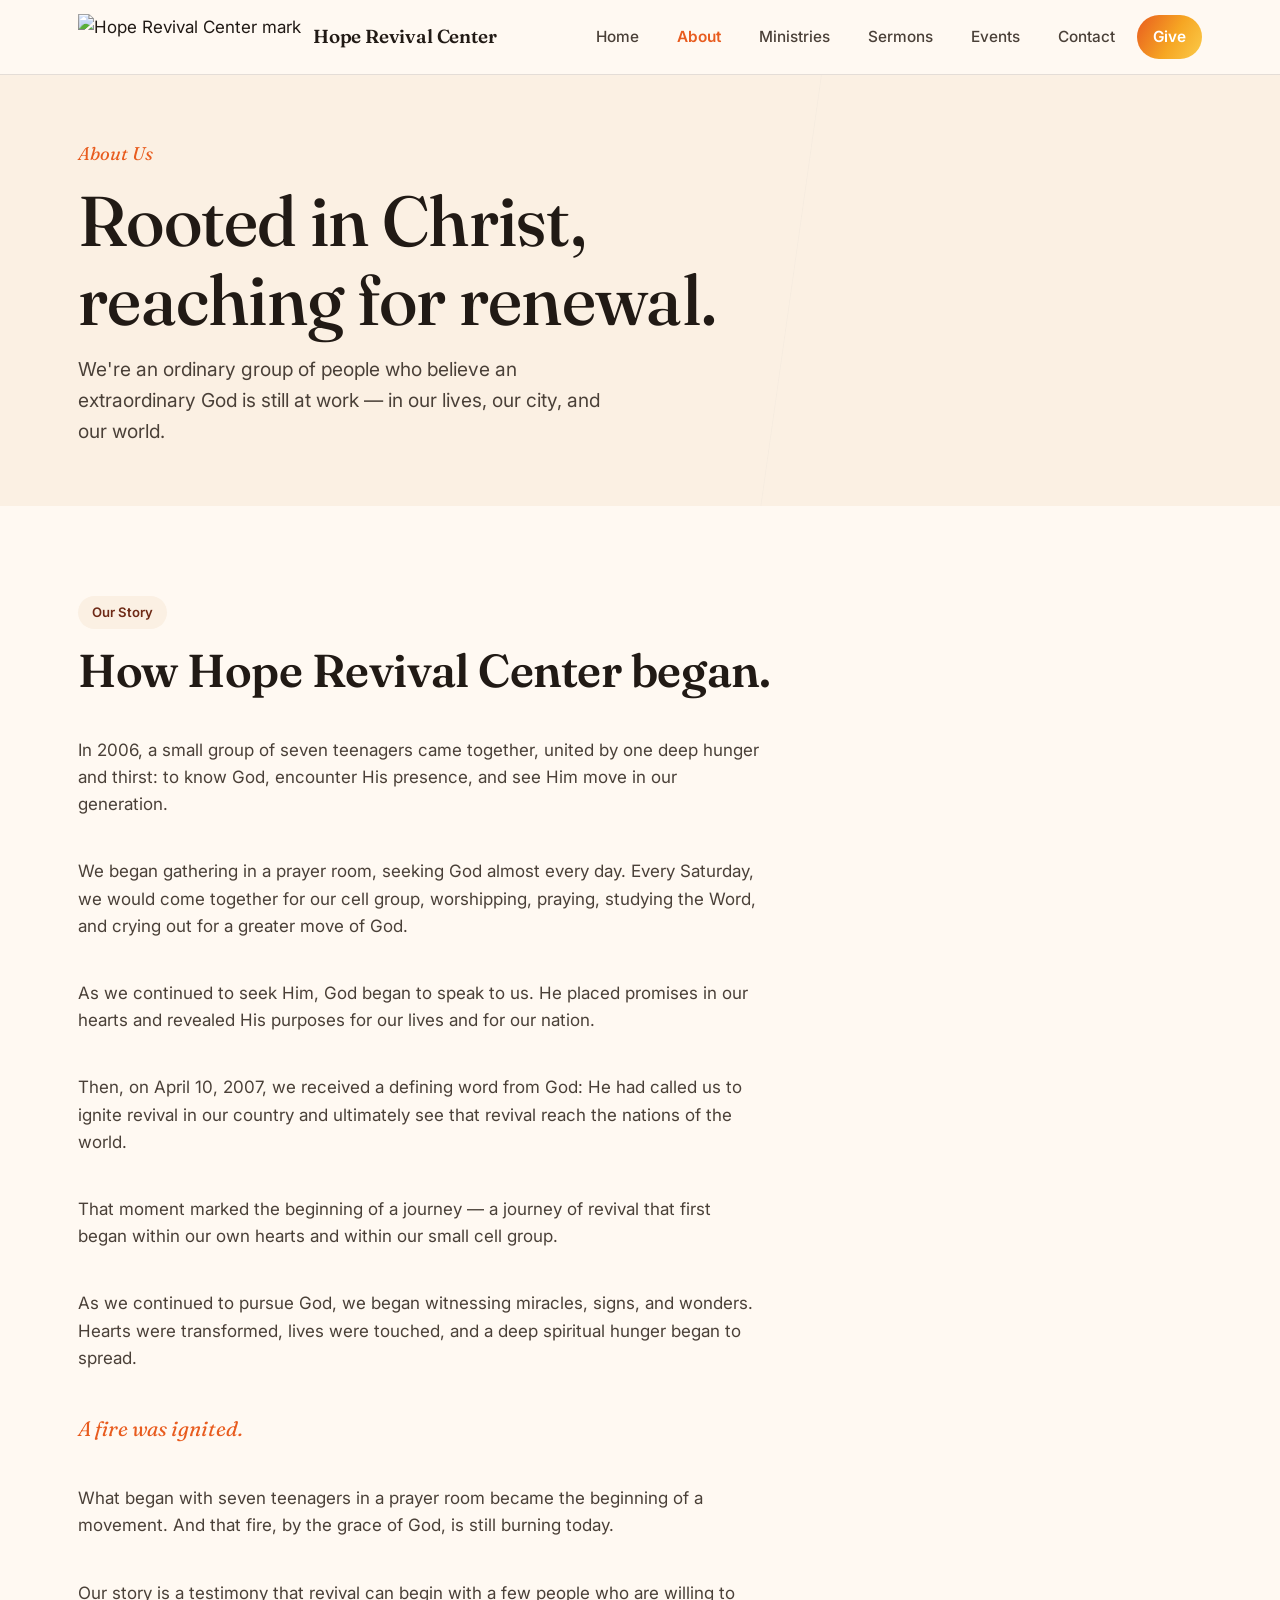
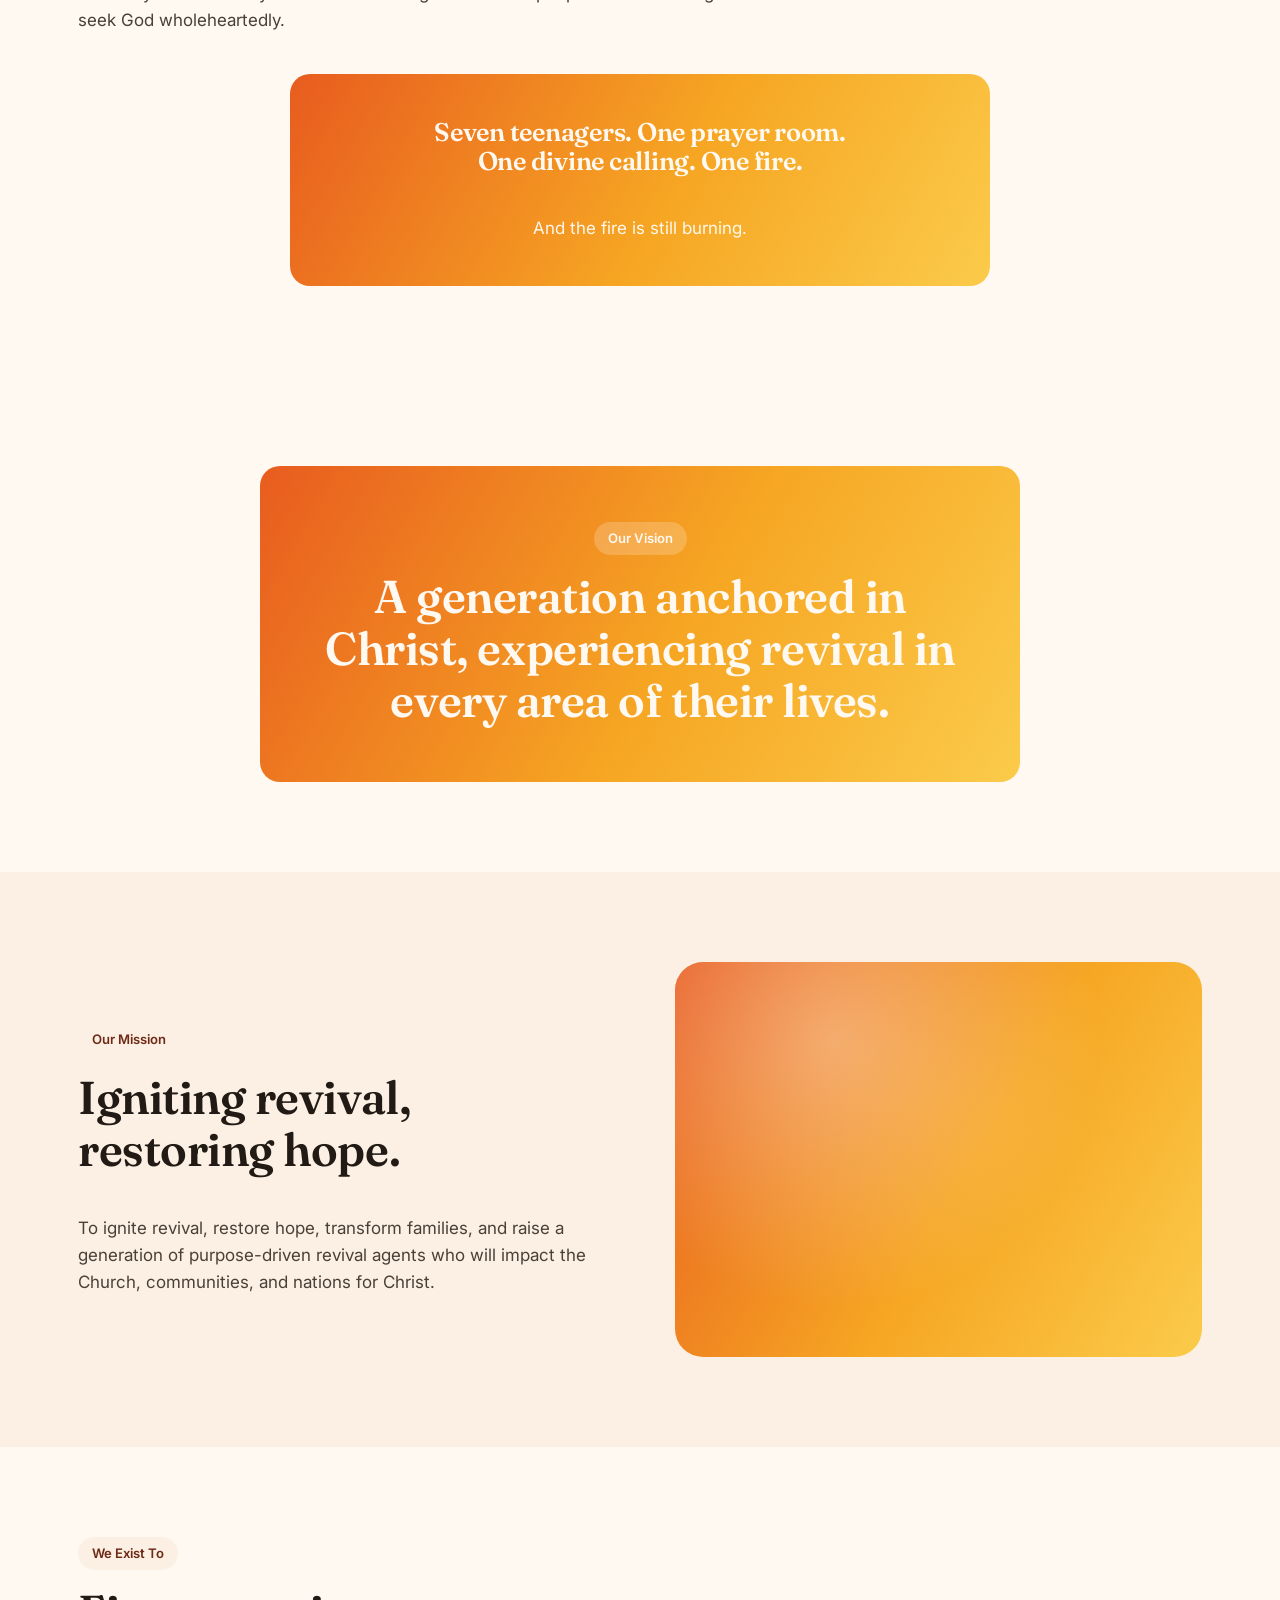
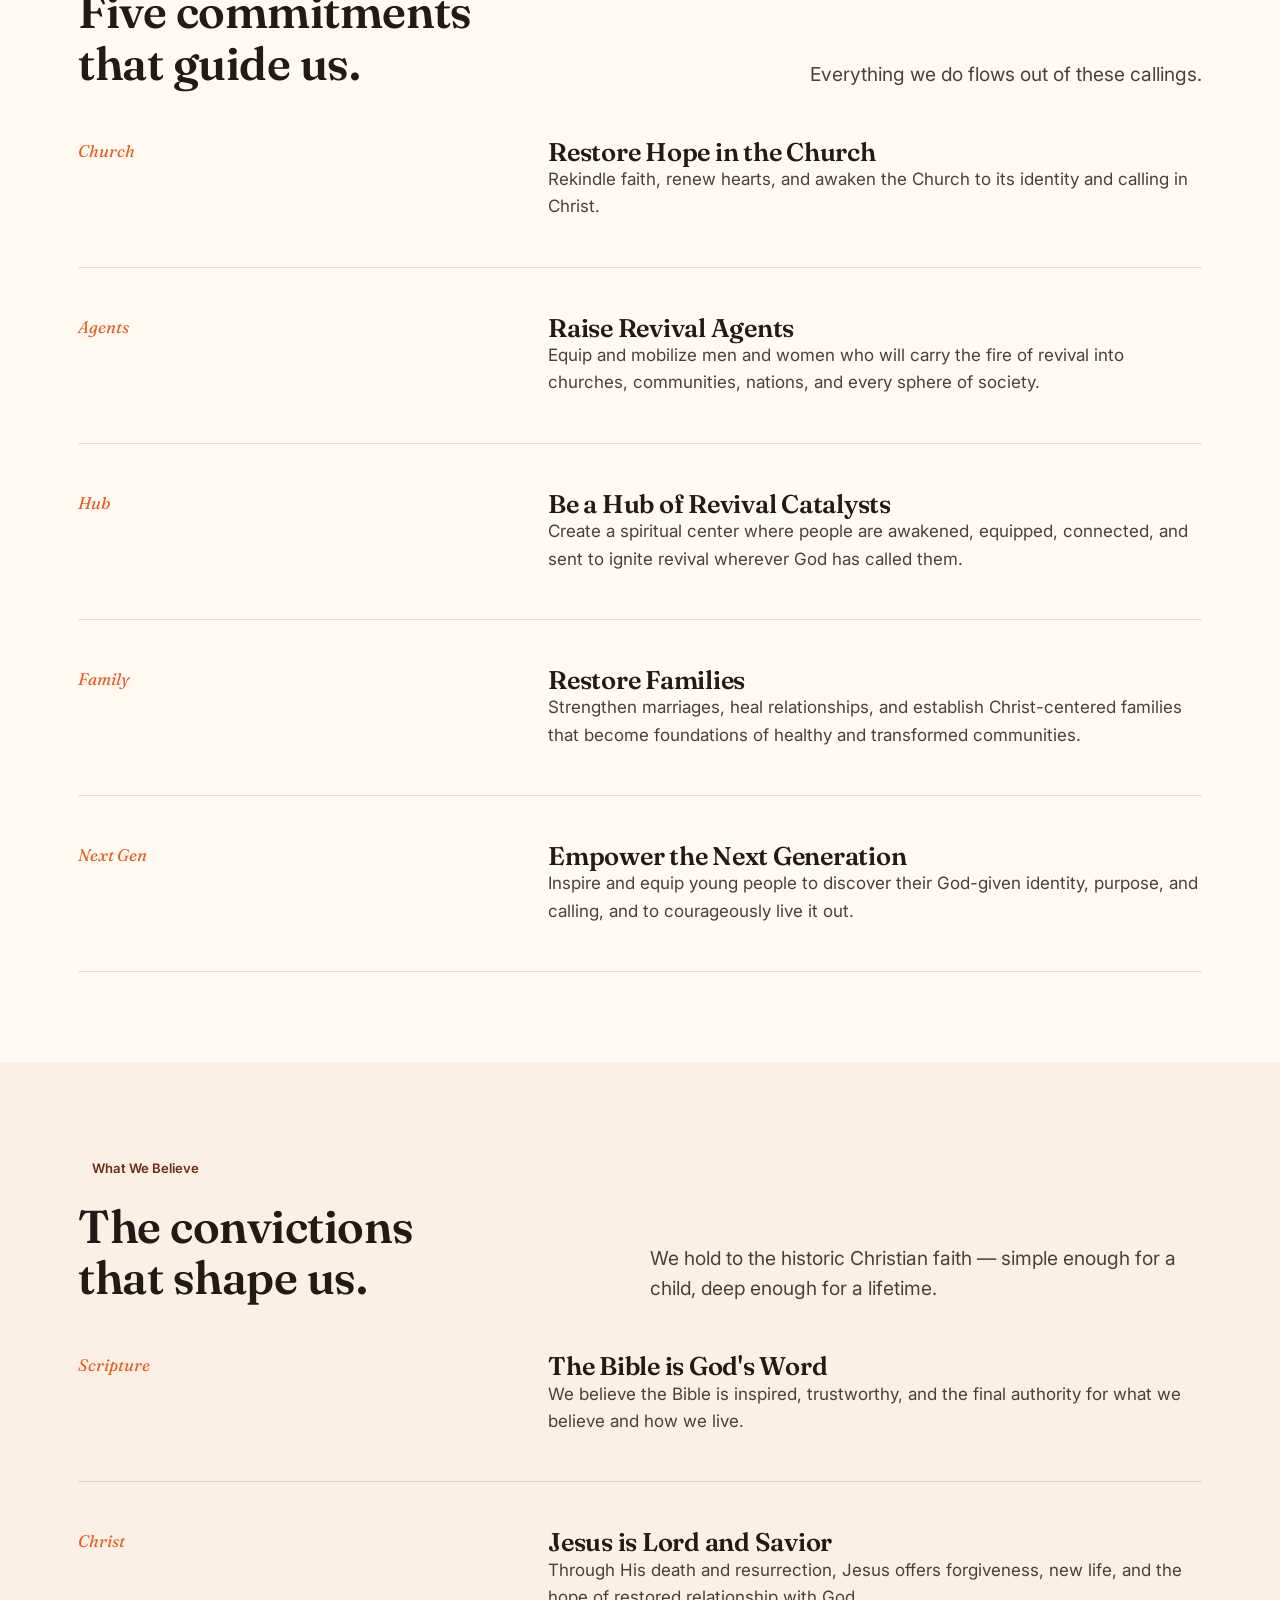
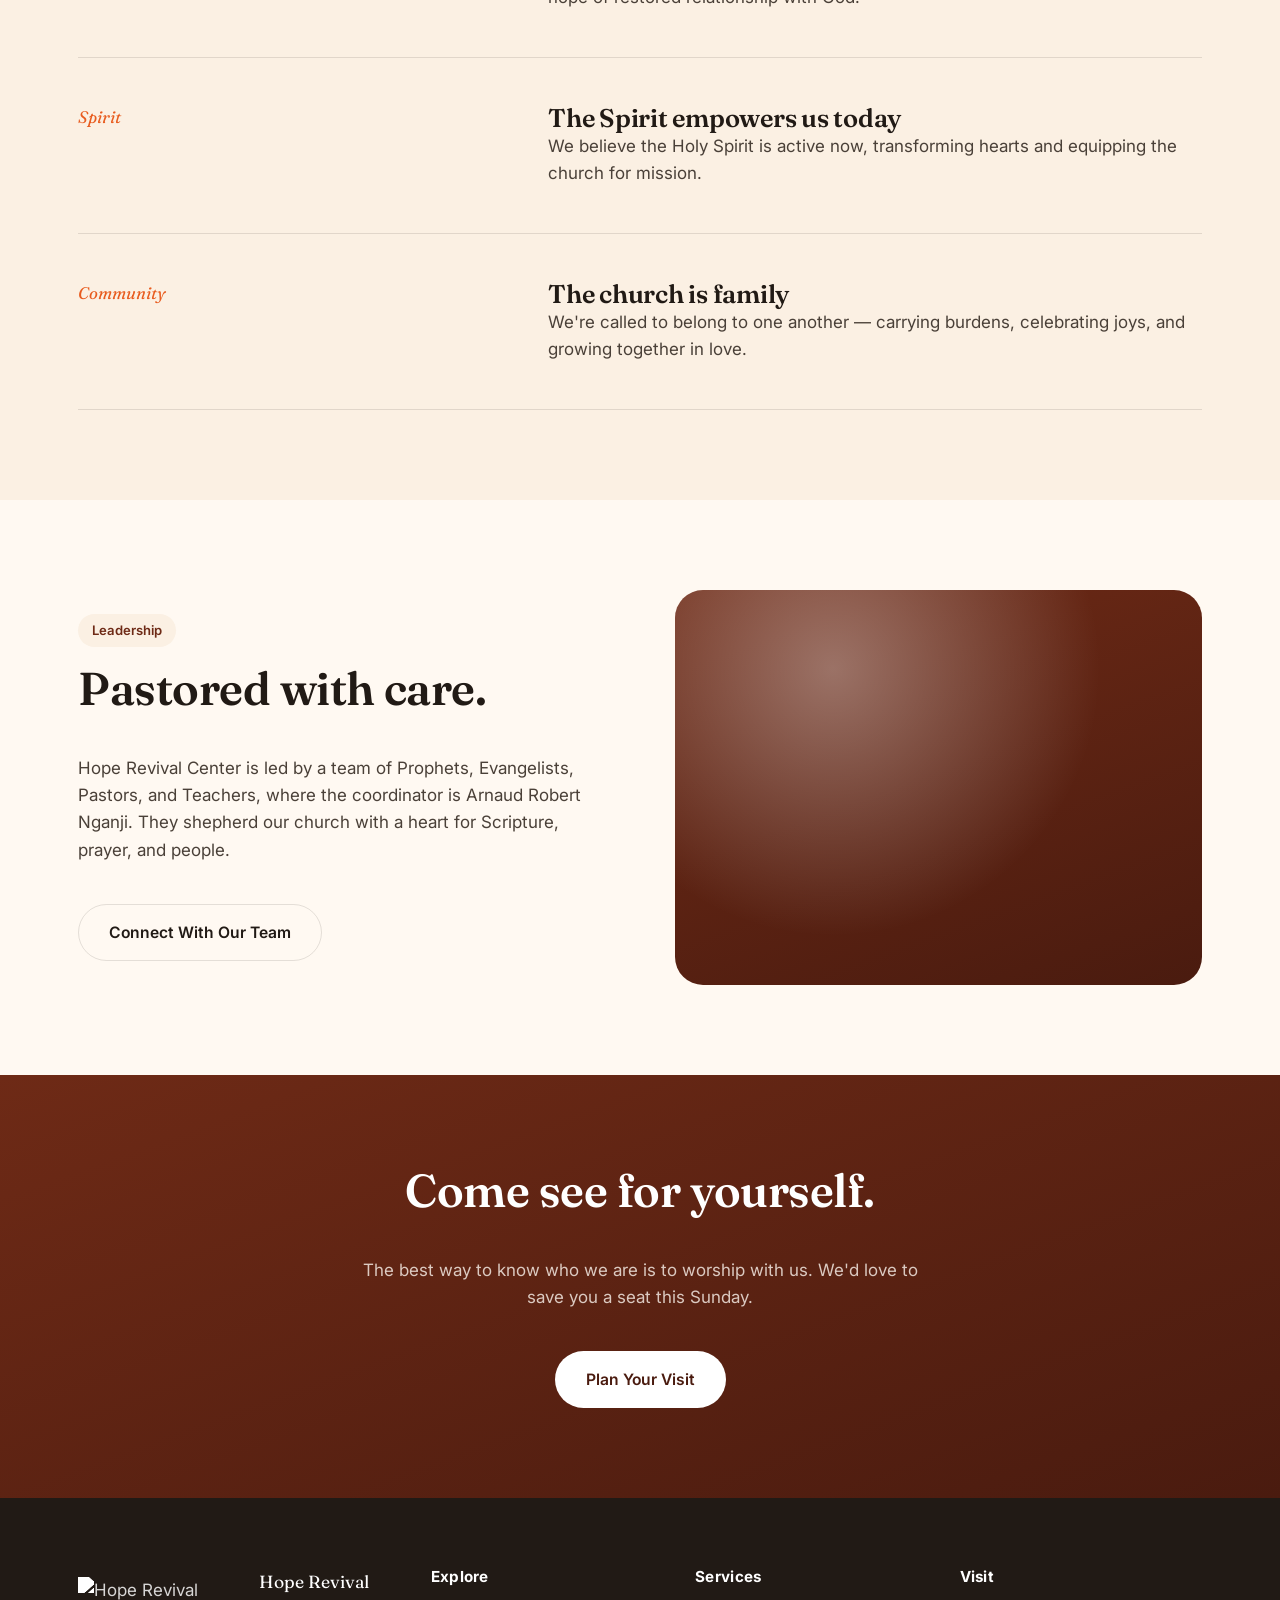
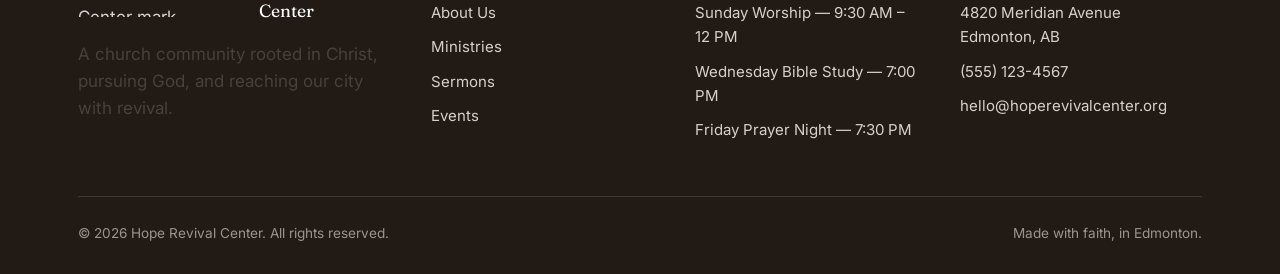
==== about.html @ afa19f34 "Add files via upload" ====
<!DOCTYPE html>
<html lang="en">
<head>
<meta charset="UTF-8">
<meta name="viewport" content="width=device-width, initial-scale=1.0">
<title>About · Hope Revival Center</title>
<meta name="description" content="Learn the story, beliefs, and leadership of Hope Revival Center in Edmonton.">
<link rel="icon" href="assets/mark.png">
<link rel="stylesheet" href="styles.css">
</head>
<body>
  <header class="site-header">
    <div class="header-inner">
      <a href="index.html" class="brand">
        <img src="assets/mark.png" alt="Hope Revival Center mark">
        <span>Hope Revival Center</span>
      </a>
      <button class="menu-toggle" aria-label="Toggle menu" onclick="document.querySelector('.main-nav').classList.toggle('open')">
        <span></span><span></span><span></span>
      </button>
      <nav class="main-nav">
      <a href="index.html" class="">Home</a>
      <a href="about.html" class="current">About</a>
      <a href="ministries.html" class="">Ministries</a>
      <a href="sermons.html" class="">Sermons</a>
      <a href="events.html" class="">Events</a>
      <a href="contact.html" class="">Contact</a>
      <a href="give.html" class="nav-give">Give</a>
      </nav>
    </div>
  </header>
  
  <section class="page-hero">
    <img class="hero-mark" src="assets/mark.png" alt="">
    <div class="wrap">
      <div class="eyebrow">About Us</div>
      <h1>Rooted in Christ,<br>reaching for renewal.</h1>
      <p class="lede">We're an ordinary group of people who believe an extraordinary God is still at work — in our lives, our city, and our world.</p>
    </div>
  </section>

  <section>
    <div class="wrap">
      <div class="badge">Our Story</div>
      <h2>How Hope Revival Center began.</h2>
      <div class="mt-40" style="max-width:700px;">
        <p>In 2006, a small group of seven teenagers came together, united by one deep hunger and thirst: to know God, encounter His presence, and see Him move in our generation.</p>
        <p class="mt-40">We began gathering in a prayer room, seeking God almost every day. Every Saturday, we would come together for our cell group, worshipping, praying, studying the Word, and crying out for a greater move of God.</p>
        <p class="mt-40">As we continued to seek Him, God began to speak to us. He placed promises in our hearts and revealed His purposes for our lives and for our nation.</p>
        <p class="mt-40">Then, on April 10, 2007, we received a defining word from God: He had called us to ignite revival in our country and ultimately see that revival reach the nations of the world.</p>
        <p class="mt-40">That moment marked the beginning of a journey — a journey of revival that first began within our own hearts and within our small cell group.</p>
        <p class="mt-40">As we continued to pursue God, we began witnessing miracles, signs, and wonders. Hearts were transformed, lives were touched, and a deep spiritual hunger began to spread.</p>
        <p class="mt-40" style="font-family:var(--font-display); font-style:italic; font-size:1.3rem; color:var(--flame-1);">A fire was ignited.</p>
        <p class="mt-40">What began with seven teenagers in a prayer room became the beginning of a movement. And that fire, by the grace of God, is still burning today.</p>
        <p class="mt-40">Our story is a testimony that revival can begin with a few people who are willing to seek God wholeheartedly.</p>
      </div>
      <div class="card card-flame mt-40 center" style="max-width:700px; padding:44px;">
        <h3 style="color:#FFF9F2;">Seven teenagers. One prayer room.<br>One divine calling. One fire.</h3>
        <p class="mt-40" style="color:rgba(255,255,255,0.92);">And the fire is still burning.</p>
      </div>
    </div>
  </section>


  <section>
    <div class="wrap">
      <div class="card card-flame center" style="max-width:760px; padding:56px 48px;">
        <div class="badge" style="background:rgba(255,255,255,0.2); color:#FFF9F2;">Our Vision</div>
        <h2 style="color:#FFF9F2;">A generation anchored in Christ, experiencing revival in every area of their lives.</h2>
      </div>
    </div>
  </section>

  <section class="section-cream-deep">
    <div class="wrap">
      <div class="feature-row">
        <div>
          <div class="badge">Our Mission</div>
          <h2>Igniting revival, restoring hope.</h2>
          <p class="mt-40">To ignite revival, restore hope, transform families, and raise a generation of purpose-driven revival agents who will impact the Church, communities, and nations for Christ.</p>
        </div>
        <div class="visual"><img class="mark-overlay" src="assets/mark.png" alt=""></div>
      </div>
    </div>
  </section>

  <section>
    <div class="wrap">
      <div class="section-head">
        <div>
          <div class="badge">We Exist To</div>
          <h2>Five commitments<br>that guide us.</h2>
        </div>
        <p class="lede">Everything we do flows out of these callings.</p>
      </div>
      <div class="ministry-row" style="border-top:none; padding-top:0;">
        <div class="tag">Church</div>
        <div><h3>Restore Hope in the Church</h3><p>Rekindle faith, renew hearts, and awaken the Church to its identity and calling in Christ.</p></div>
      </div>
      <div class="ministry-row">
        <div class="tag">Agents</div>
        <div><h3>Raise Revival Agents</h3><p>Equip and mobilize men and women who will carry the fire of revival into churches, communities, nations, and every sphere of society.</p></div>
      </div>
      <div class="ministry-row">
        <div class="tag">Hub</div>
        <div><h3>Be a Hub of Revival Catalysts</h3><p>Create a spiritual center where people are awakened, equipped, connected, and sent to ignite revival wherever God has called them.</p></div>
      </div>
      <div class="ministry-row">
        <div class="tag">Family</div>
        <div><h3>Restore Families</h3><p>Strengthen marriages, heal relationships, and establish Christ-centered families that become foundations of healthy and transformed communities.</p></div>
      </div>
      <div class="ministry-row">
        <div class="tag">Next Gen</div>
        <div><h3>Empower the Next Generation</h3><p>Inspire and equip young people to discover their God-given identity, purpose, and calling, and to courageously live it out.</p></div>
      </div>
    </div>
  </section>

  <section class="section-cream-deep">
    <div class="wrap">
      <div class="section-head">
        <div>
          <div class="badge">What We Believe</div>
          <h2>The convictions<br>that shape us.</h2>
        </div>
        <p class="lede">We hold to the historic Christian faith — simple enough for a child, deep enough for a lifetime.</p>
      </div>
      <div class="ministry-row" style="border-top:none; padding-top:0;">
        <div class="tag">Scripture</div>
        <div><h3>The Bible is God's Word</h3><p>We believe the Bible is inspired, trustworthy, and the final authority for what we believe and how we live.</p></div>
      </div>
      <div class="ministry-row">
        <div class="tag">Christ</div>
        <div><h3>Jesus is Lord and Savior</h3><p>Through His death and resurrection, Jesus offers forgiveness, new life, and the hope of restored relationship with God.</p></div>
      </div>
      <div class="ministry-row">
        <div class="tag">Spirit</div>
        <div><h3>The Spirit empowers us today</h3><p>We believe the Holy Spirit is active now, transforming hearts and equipping the church for mission.</p></div>
      </div>
      <div class="ministry-row">
        <div class="tag">Community</div>
        <div><h3>The church is family</h3><p>We're called to belong to one another — carrying burdens, celebrating joys, and growing together in love.</p></div>
      </div>
    </div>
  </section>

  <section>
    <div class="wrap">
      <div class="feature-row reverse">
        <div class="visual alt"><img class="mark-overlay" src="assets/mark.png" alt=""></div>
        <div>
          <div class="badge">Leadership</div>
          <h2>Pastored with care.</h2>
          <p class="mt-40">Hope Revival Center is led by a team of Prophets, Evangelists, Pastors, and Teachers, where the coordinator is Arnaud Robert Nganji. They shepherd our church with a heart for Scripture, prayer, and people.</p>
          <div class="mt-40"><a href="contact.html" class="btn btn-ghost">Connect With Our Team</a></div>
        </div>
      </div>
    </div>
  </section>

  <section class="section-dark">
    <div class="wrap center" style="max-width:640px;">
      <h2>Come see for yourself.</h2>
      <p class="center mt-40">The best way to know who we are is to worship with us. We'd love to save you a seat this Sunday.</p>
      <div class="mt-40"><a href="contact.html" class="btn btn-light">Plan Your Visit</a></div>
    </div>
  </section>

  <footer class="site-footer">
    <div class="wrap">
      <div class="footer-grid">
        <div>
          <div class="footer-brand">
            <img src="assets/mark.png" alt="Hope Revival Center mark">
            <span>Hope Revival Center</span>
          </div>
          <p>A church community rooted in Christ, pursuing God, and reaching our city with revival.</p>
        </div>
        <div>
          <h4>Explore</h4>
          <ul>
            <li><a href="about.html">About Us</a></li>
            <li><a href="ministries.html">Ministries</a></li>
            <li><a href="sermons.html">Sermons</a></li>
            <li><a href="events.html">Events</a></li>
          </ul>
        </div>
        <div>
          <h4>Services</h4>
          <ul>
            <li>Sunday Worship — 9:30 AM – 12 PM</li>
            <li>Wednesday Bible Study — 7:00 PM</li>
            <li>Friday Prayer Night — 7:30 PM</li>
          </ul>
        </div>
        <div>
          <h4>Visit</h4>
          <ul>
            <li>4820 Meridian Avenue<br>Edmonton, AB</li>
            <li><a href="tel:+15551234567">(555) 123-4567</a></li>
            <li><a href="mailto:hello@hoperevivalcenter.org">hello@hoperevivalcenter.org</a></li>
          </ul>
        </div>
      </div>
      <div class="footer-bottom">
        <span>&copy; 2026 Hope Revival Center. All rights reserved.</span>
        <span>Made with faith, in Edmonton.</span>
      </div>
    </div>
  </footer>
  <script src="script.js"></script>
</body>
</html>
---- styles.css ----
/* ============================================
   Hope Revival Center — Design System
   Palette: warm cream, ink, flame-orange to amber gradient, deep rust
   Type: Fraunces (display) + Inter (body)
   ============================================ */

@import url('https://fonts.googleapis.com/css2?family=Fraunces:ital,opsz,wght@0,9..144,300;0,9..144,400;0,9..144,500;0,9..144,600;0,9..144,700;0,9..144,900;1,9..144,400;1,9..144,500&family=Inter:wght@400;500;600;700;800&display=swap');

:root {
  --ink: #211A15;
  --ink-soft: #4A4038;
  --cream: #FFF9F2;
  --cream-deep: #FBF0E3;
  --white: #FFFFFF;
  --flame-1: #E85C1F;
  --flame-2: #F6A623;
  --flame-3: #FBCB4A;
  --rust: #6E2A16;
  --rust-deep: #4A1B0F;
  --line: rgba(33, 26, 21, 0.12);

  --gradient-flame: linear-gradient(120deg, var(--flame-1) 0%, var(--flame-2) 55%, var(--flame-3) 100%);
  --gradient-rust: linear-gradient(160deg, var(--rust) 0%, var(--rust-deep) 100%);

  --font-display: 'Fraunces', serif;
  --font-body: 'Inter', sans-serif;

  --container: 1180px;
}

* { box-sizing: border-box; margin: 0; padding: 0; }

html { scroll-behavior: smooth; }

body {
  font-family: var(--font-body);
  background: var(--cream);
  color: var(--ink);
  line-height: 1.6;
  font-size: 17px;
  -webkit-font-smoothing: antialiased;
}

img { max-width: 100%; display: block; }

a { color: inherit; text-decoration: none; }

.wrap {
  max-width: var(--container);
  margin: 0 auto;
  padding: 0 28px;
}

h1, h2, h3, h4 {
  font-family: var(--font-display);
  font-weight: 600;
  line-height: 1.12;
  letter-spacing: -0.01em;
  color: var(--ink);
}

h1 { font-size: clamp(2.6rem, 5.5vw, 4.6rem); font-weight: 500; }
h2 { font-size: clamp(2rem, 3.6vw, 3rem); }
h3 { font-size: clamp(1.3rem, 2vw, 1.7rem); }

p { color: var(--ink-soft); max-width: 62ch; }

.lede {
  font-size: 1.2rem;
  color: var(--ink-soft);
  max-width: 46ch;
}

/* ---------- Buttons ---------- */
.btn {
  display: inline-flex;
  align-items: center;
  gap: 10px;
  padding: 15px 30px;
  border-radius: 100px;
  font-family: var(--font-body);
  font-weight: 600;
  font-size: 0.98rem;
  border: 1px solid transparent;
  cursor: pointer;
  transition: transform 0.25s ease, box-shadow 0.25s ease;
}
.btn-primary {
  background: var(--gradient-flame);
  color: var(--white);
  box-shadow: 0 8px 24px rgba(232, 92, 31, 0.32);
}
.btn-primary:hover { transform: translateY(-2px); box-shadow: 0 12px 28px rgba(232, 92, 31, 0.4); }
.btn-ghost {
  background: transparent;
  color: var(--ink);
  border-color: var(--line);
}
.btn-ghost:hover { border-color: var(--flame-1); color: var(--flame-1); }
.btn-light {
  background: var(--white);
  color: var(--rust-deep);
}
.btn-light:hover { transform: translateY(-2px); }

/* ---------- Header ---------- */
header.site-header {
  position: sticky;
  top: 0;
  z-index: 100;
  background: rgba(255, 249, 242, 0.92);
  backdrop-filter: blur(10px);
  border-bottom: 1px solid var(--line);
}
.header-inner {
  display: flex;
  align-items: center;
  justify-content: space-between;
  padding: 14px 28px;
  max-width: var(--container);
  margin: 0 auto;
}
.brand {
  display: flex;
  align-items: center;
  gap: 12px;
}
.brand img { height: 46px; width: auto; }
.brand span {
  font-family: var(--font-display);
  font-weight: 600;
  font-size: 1.18rem;
  letter-spacing: -0.01em;
}
nav.main-nav {
  display: flex;
  align-items: center;
  gap: 6px;
}
nav.main-nav a {
  padding: 10px 16px;
  font-size: 0.96rem;
  font-weight: 500;
  color: var(--ink-soft);
  border-radius: 100px;
  transition: background 0.2s ease, color 0.2s ease;
}
nav.main-nav a:hover { background: var(--cream-deep); color: var(--ink); }
nav.main-nav a.current { color: var(--flame-1); font-weight: 600; }
nav.main-nav a.nav-give {
  background: var(--gradient-flame);
  color: var(--white) !important;
  font-weight: 600;
}
.menu-toggle {
  display: none;
  background: none;
  border: none;
  cursor: pointer;
  padding: 8px;
}
.menu-toggle span {
  display: block;
  width: 24px;
  height: 2px;
  background: var(--ink);
  margin: 5px 0;
  transition: 0.25s;
}

@media (max-width: 900px) {
  nav.main-nav {
    position: fixed;
    top: 74px;
    left: 0;
    right: 0;
    background: var(--cream);
    flex-direction: column;
    align-items: stretch;
    padding: 10px 20px 24px;
    border-bottom: 1px solid var(--line);
    display: none;
    gap: 2px;
  }
  nav.main-nav.open { display: flex; }
  nav.main-nav a { padding: 13px 14px; }
  nav.main-nav a.nav-give { text-align: center; margin-top: 8px; }
  .menu-toggle { display: block; }
}

/* ---------- Hero shared ---------- */
.hero {
  position: relative;
  overflow: hidden;
  padding: 90px 0 100px;
}
.hero-mark {
  position: absolute;
  top: -140px;
  right: -140px;
  width: 620px;
  height: 620px;
  opacity: 0.09;
  transform: rotate(8deg);
  pointer-events: none;
}
.hero .wrap { position: relative; z-index: 1; }
.eyebrow {
  font-family: var(--font-display);
  font-style: italic;
  font-size: 1.15rem;
  color: var(--flame-1);
  margin-bottom: 14px;
}

/* ---------- Page hero (interior pages, smaller) ---------- */
.page-hero {
  padding: 64px 0 60px;
  position: relative;
  overflow: hidden;
  background: var(--cream-deep);
}
.page-hero .wrap { position: relative; z-index: 1; }
.page-hero p.lede { margin-top: 14px; }

/* ---------- Sections ---------- */
section { padding: 90px 0; }
.section-tight { padding: 60px 0; }
.section-dark {
  background: var(--gradient-rust);
  color: var(--cream);
}
.section-dark h2, .section-dark h3 { color: var(--white); }
.section-dark p { color: rgba(255, 249, 242, 0.78); }
.section-cream-deep { background: var(--cream-deep); }

.section-head {
  display: flex;
  justify-content: space-between;
  align-items: flex-end;
  gap: 40px;
  margin-bottom: 48px;
  flex-wrap: wrap;
}

/* ---------- Service strip ---------- */
.service-strip {
  background: var(--ink);
  color: var(--cream);
  padding: 26px 0;
}
.service-strip .wrap {
  display: flex;
  flex-wrap: wrap;
  gap: 28px 48px;
  align-items: center;
  justify-content: center;
  text-align: center;
}
.service-strip .item { display: flex; flex-direction: column; gap: 2px; }
.service-strip .item .day { font-family: var(--font-display); font-size: 1.1rem; color: var(--flame-3); }
.service-strip .item .time { font-size: 0.92rem; color: rgba(255,249,242,0.75); }

/* ---------- Asymmetric feature row ---------- */
.feature-row {
  display: grid;
  grid-template-columns: 1fr 1fr;
  gap: 70px;
  align-items: center;
}
.feature-row.reverse .visual { order: 2; }
@media (max-width: 860px) {
  .feature-row, .feature-row.reverse .visual { order: initial; }
  .feature-row { grid-template-columns: 1fr; gap: 36px; }
}
.visual {
  aspect-ratio: 4/3;
  border-radius: 28px;
  background: var(--gradient-flame);
  position: relative;
  overflow: hidden;
}
.visual.alt { background: var(--gradient-rust); }
.visual::after {
  content: "";
  position: absolute;
  inset: 0;
  background: radial-gradient(circle at 30% 20%, rgba(255,255,255,0.35), transparent 55%);
}
.visual img.mark-overlay {
  position: absolute;
  right: -8%;
  bottom: -12%;
  width: 62%;
  opacity: 0.9;
  filter: brightness(0) invert(1);
  opacity: 0.16;
}

/* ---------- Ministries alternating rows ---------- */
.ministry-row {
  display: grid;
  grid-template-columns: 0.9fr 1.4fr;
  gap: 50px;
  padding: 46px 0;
  border-top: 1px solid var(--line);
  align-items: start;
}
.ministry-row:last-child { border-bottom: 1px solid var(--line); }
.ministry-row .tag {
  font-family: var(--font-display);
  font-style: italic;
  color: var(--flame-1);
  font-size: 1.05rem;
}
@media (max-width: 760px) {
  .ministry-row { grid-template-columns: 1fr; gap: 12px; }
}

/* ---------- Cards (used sparingly, varied) ---------- */
.card {
  background: var(--white);
  border: 1px solid var(--line);
  border-radius: 20px;
  padding: 32px;
}
.card-flame {
  background: var(--gradient-flame);
  color: var(--white);
  border: none;
}
.card-flame p { color: rgba(255,255,255,0.9); }

/* ---------- Sermon list ---------- */
.sermon {
  display: grid;
  grid-template-columns: 120px 1fr auto;
  gap: 26px;
  align-items: center;
  padding: 26px 0;
  border-top: 1px solid var(--line);
}
.sermon:last-child { border-bottom: 1px solid var(--line); }
.sermon .date-badge {
  font-family: var(--font-display);
  text-align: center;
  line-height: 1.1;
}
.date-badge .num { font-size: 2.1rem; display: block; color: var(--flame-1); }
.date-badge .mon { font-size: 0.85rem; text-transform: uppercase; letter-spacing: 0.08em; color: var(--ink-soft); }
.sermon .meta { font-size: 0.9rem; color: var(--ink-soft); margin-top: 4px; }
@media (max-width: 700px) {
  .sermon { grid-template-columns: 70px 1fr; }
  .sermon .actions { grid-column: 1 / -1; margin-top: 10px; }
}

/* ---------- Events ---------- */
.event {
  display: grid;
  grid-template-columns: 100px 1fr;
  gap: 26px;
  padding: 28px 0;
  border-top: 1px solid var(--line);
}
.event:last-child { border-bottom: 1px solid var(--line); }
.event .date-block {
  background: var(--gradient-flame);
  color: var(--white);
  border-radius: 16px;
  text-align: center;
  padding: 14px 0;
  font-family: var(--font-display);
}
.event .date-block .num { font-size: 1.8rem; display: block; }
.event .date-block .mon { font-size: 0.78rem; text-transform: uppercase; letter-spacing: 0.06em; }

/* ---------- Give page ---------- */
.give-option {
  border: 1px solid var(--line);
  border-radius: 20px;
  padding: 34px;
  background: var(--white);
  height: 100%;
}
.give-grid {
  display: grid;
  grid-template-columns: repeat(3, 1fr);
  gap: 26px;
}
@media (max-width: 860px) { .give-grid { grid-template-columns: 1fr; } }

/* ---------- Contact ---------- */
.contact-grid {
  display: grid;
  grid-template-columns: 1fr 1fr;
  gap: 60px;
}
@media (max-width: 860px) { .contact-grid { grid-template-columns: 1fr; } }
.field {
  margin-bottom: 18px;
}
.field label {
  display: block;
  font-size: 0.88rem;
  font-weight: 600;
  margin-bottom: 7px;
  color: var(--ink);
}
.field input, .field textarea {
  width: 100%;
  padding: 13px 16px;
  border: 1px solid var(--line);
  border-radius: 12px;
  font-family: var(--font-body);
  font-size: 0.98rem;
  background: var(--white);
  color: var(--ink);
}
.field textarea { min-height: 130px; resize: vertical; }
.field input:focus, .field textarea:focus {
  outline: 2px solid var(--flame-1);
  outline-offset: 1px;
}
.map-frame {
  border-radius: 20px;
  overflow: hidden;
  border: 1px solid var(--line);
  height: 340px;
}
.map-frame iframe { width: 100%; height: 100%; border: 0; }

/* ---------- Footer ---------- */
footer.site-footer {
  background: var(--ink);
  color: rgba(255, 249, 242, 0.82);
  padding: 70px 0 30px;
}
.footer-grid {
  display: grid;
  grid-template-columns: 1.4fr 1fr 1fr 1.1fr;
  gap: 44px;
  padding-bottom: 44px;
  border-bottom: 1px solid rgba(255,249,242,0.14);
}
@media (max-width: 800px) {
  .footer-grid { grid-template-columns: 1fr 1fr; }
}
@media (max-width: 500px) {
  .footer-grid { grid-template-columns: 1fr; }
}
.footer-grid h4 {
  color: var(--white);
  font-size: 0.95rem;
  font-family: var(--font-body);
  font-weight: 700;
  margin-bottom: 16px;
  letter-spacing: 0.02em;
}
.footer-grid ul { list-style: none; }
.footer-grid li { margin-bottom: 10px; font-size: 0.94rem; }
.footer-grid a:hover { color: var(--flame-3); }
.footer-brand { display: flex; align-items: center; gap: 12px; margin-bottom: 16px; }
.footer-brand img { height: 40px; filter: brightness(0) invert(1); }
.footer-brand span { font-family: var(--font-display); font-size: 1.1rem; color: var(--white); }
.footer-bottom {
  display: flex;
  justify-content: space-between;
  align-items: center;
  padding-top: 26px;
  font-size: 0.85rem;
  color: rgba(255,249,242,0.55);
  flex-wrap: wrap;
  gap: 12px;
}

/* ---------- Utility ---------- */
.center { text-align: center; margin-left: auto; margin-right: auto; }
.mt-40 { margin-top: 40px; }
.stack { display: flex; gap: 16px; flex-wrap: wrap; }
.badge {
  display: inline-block;
  padding: 6px 14px;
  border-radius: 100px;
  background: var(--cream-deep);
  color: var(--rust);
  font-size: 0.82rem;
  font-weight: 600;
  margin-bottom: 16px;
}
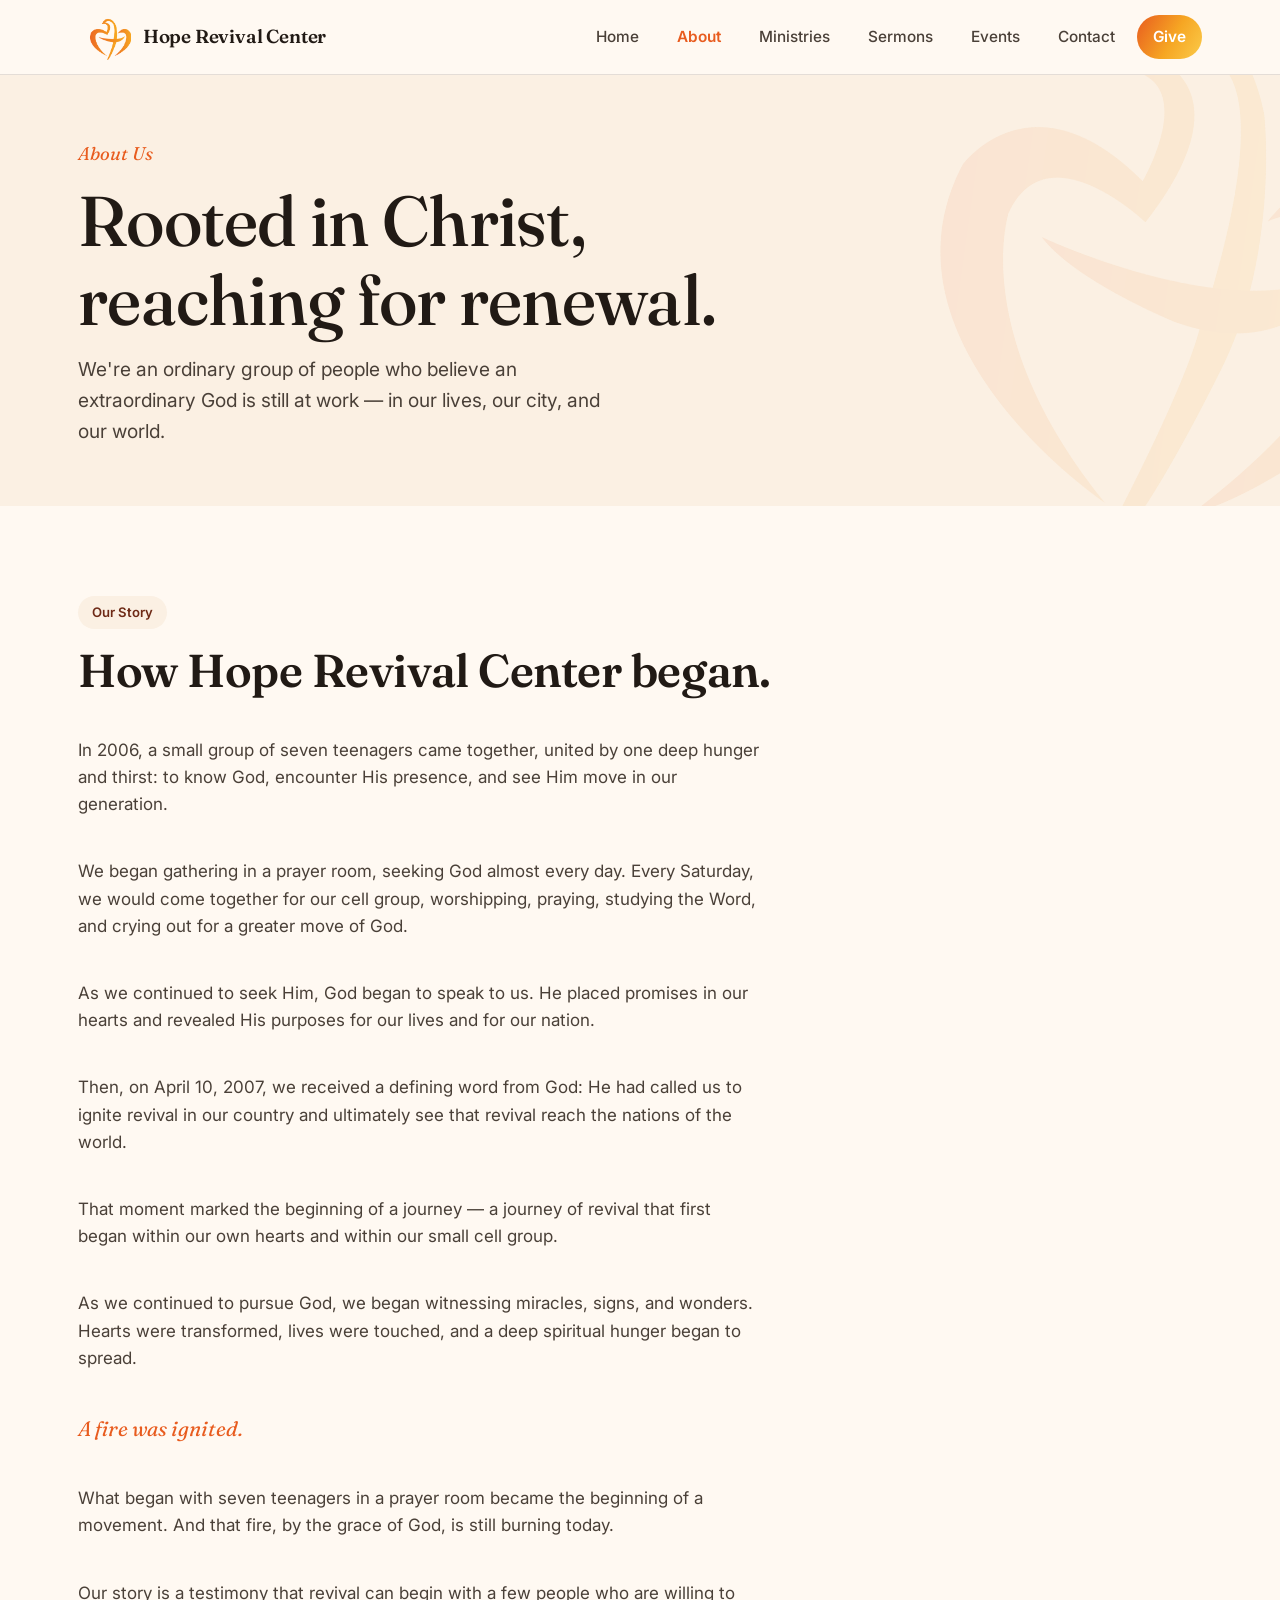
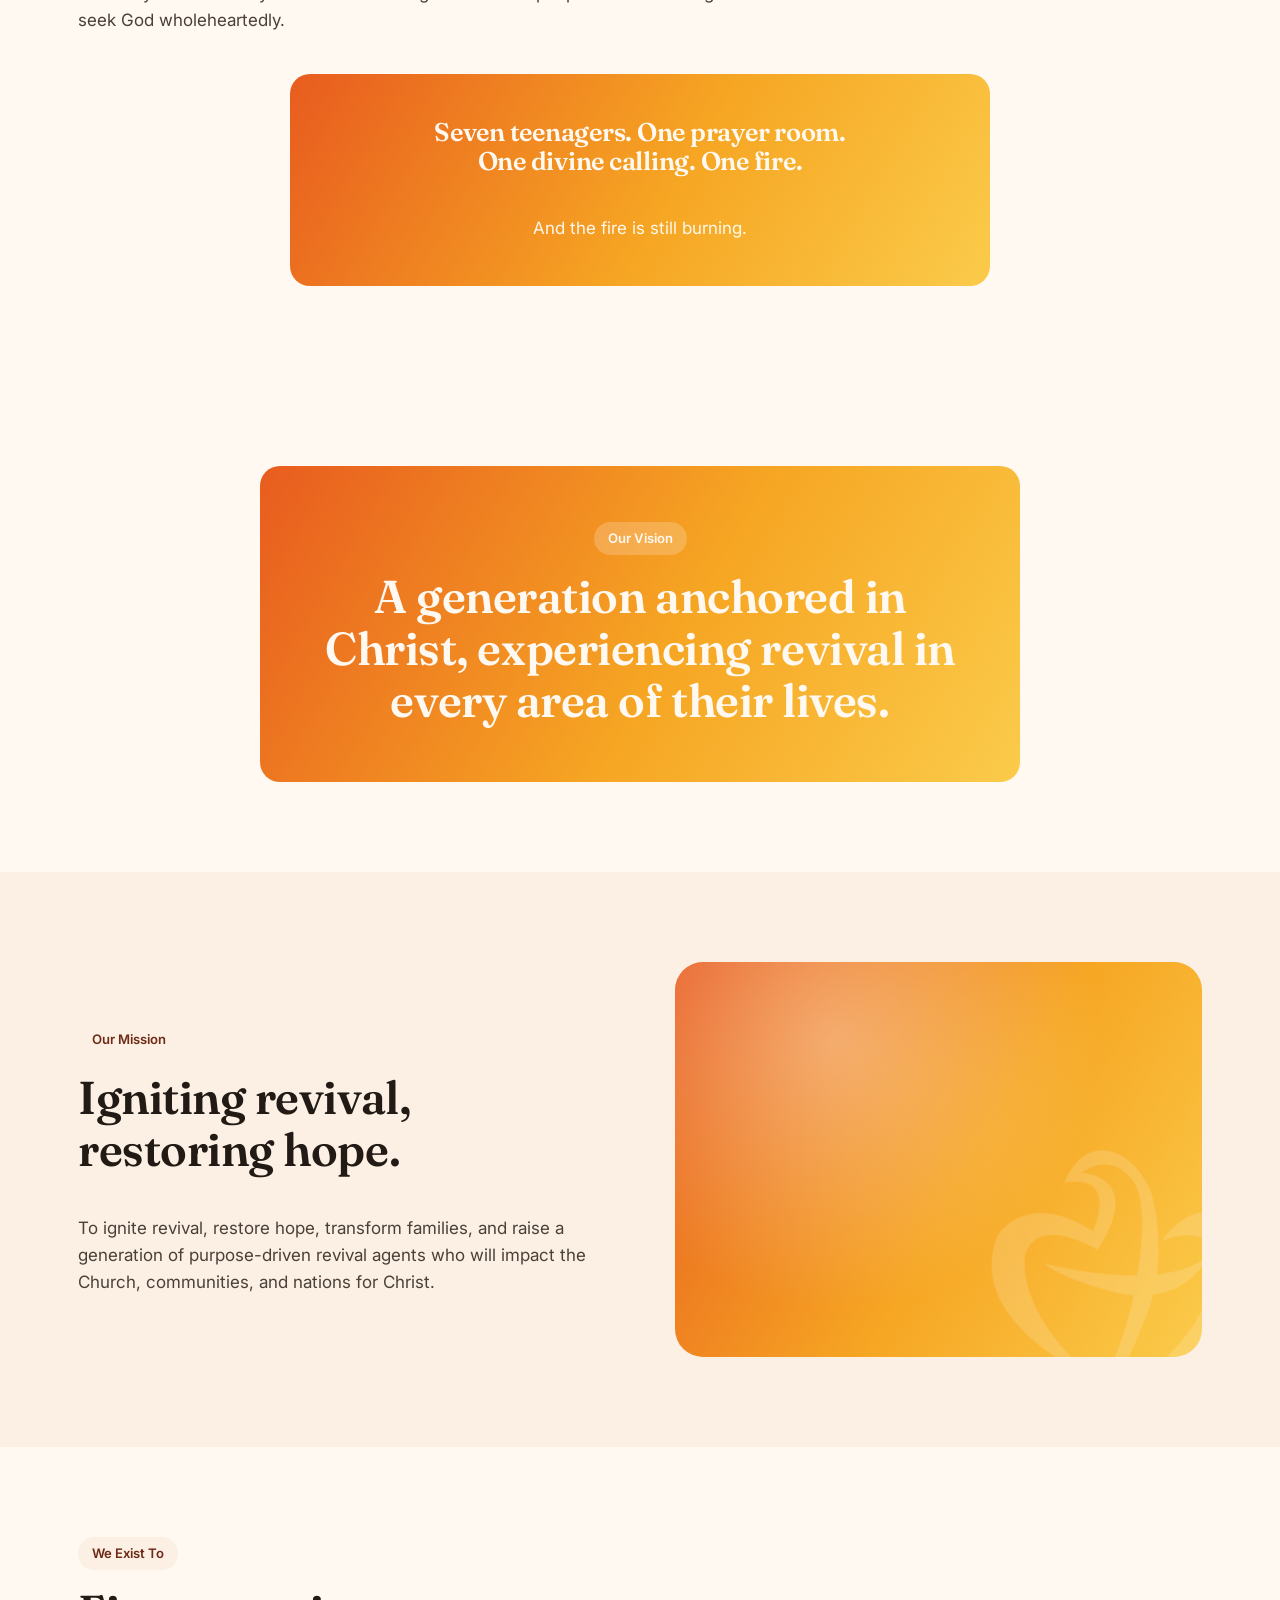
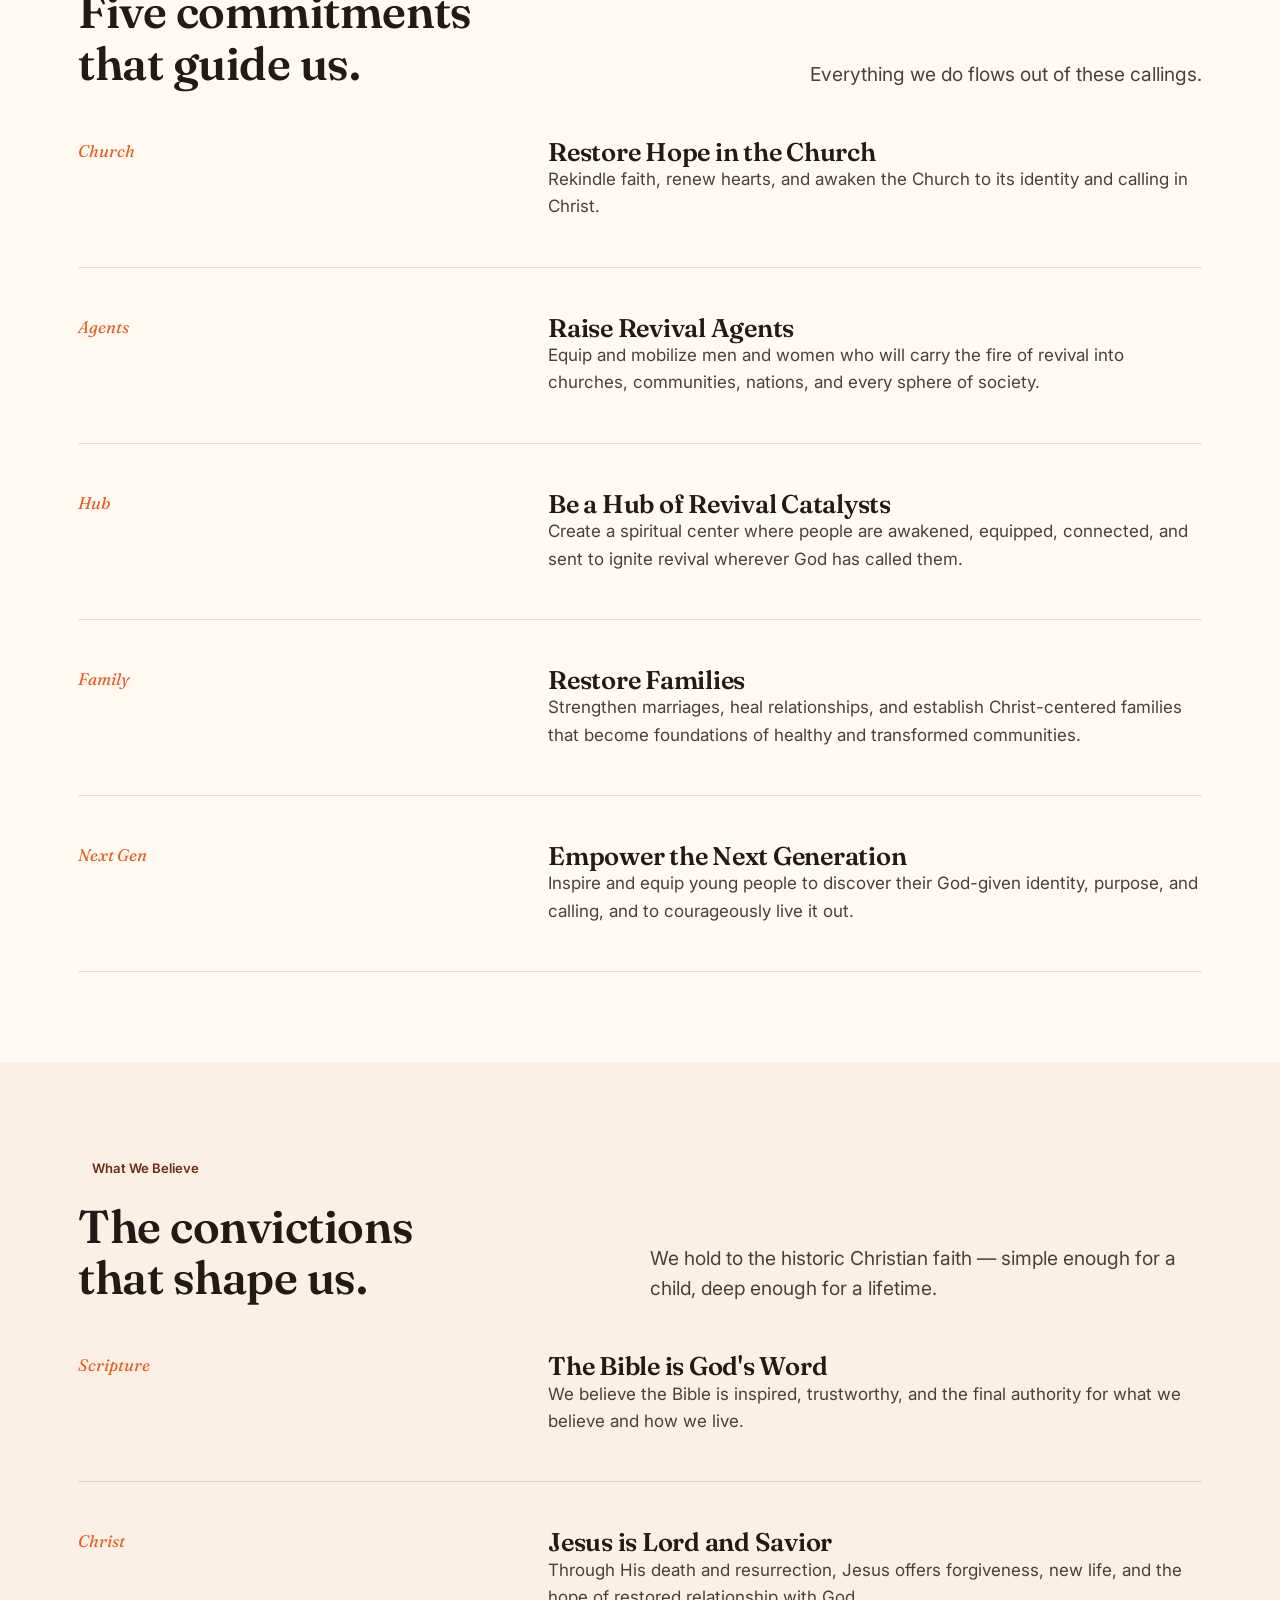
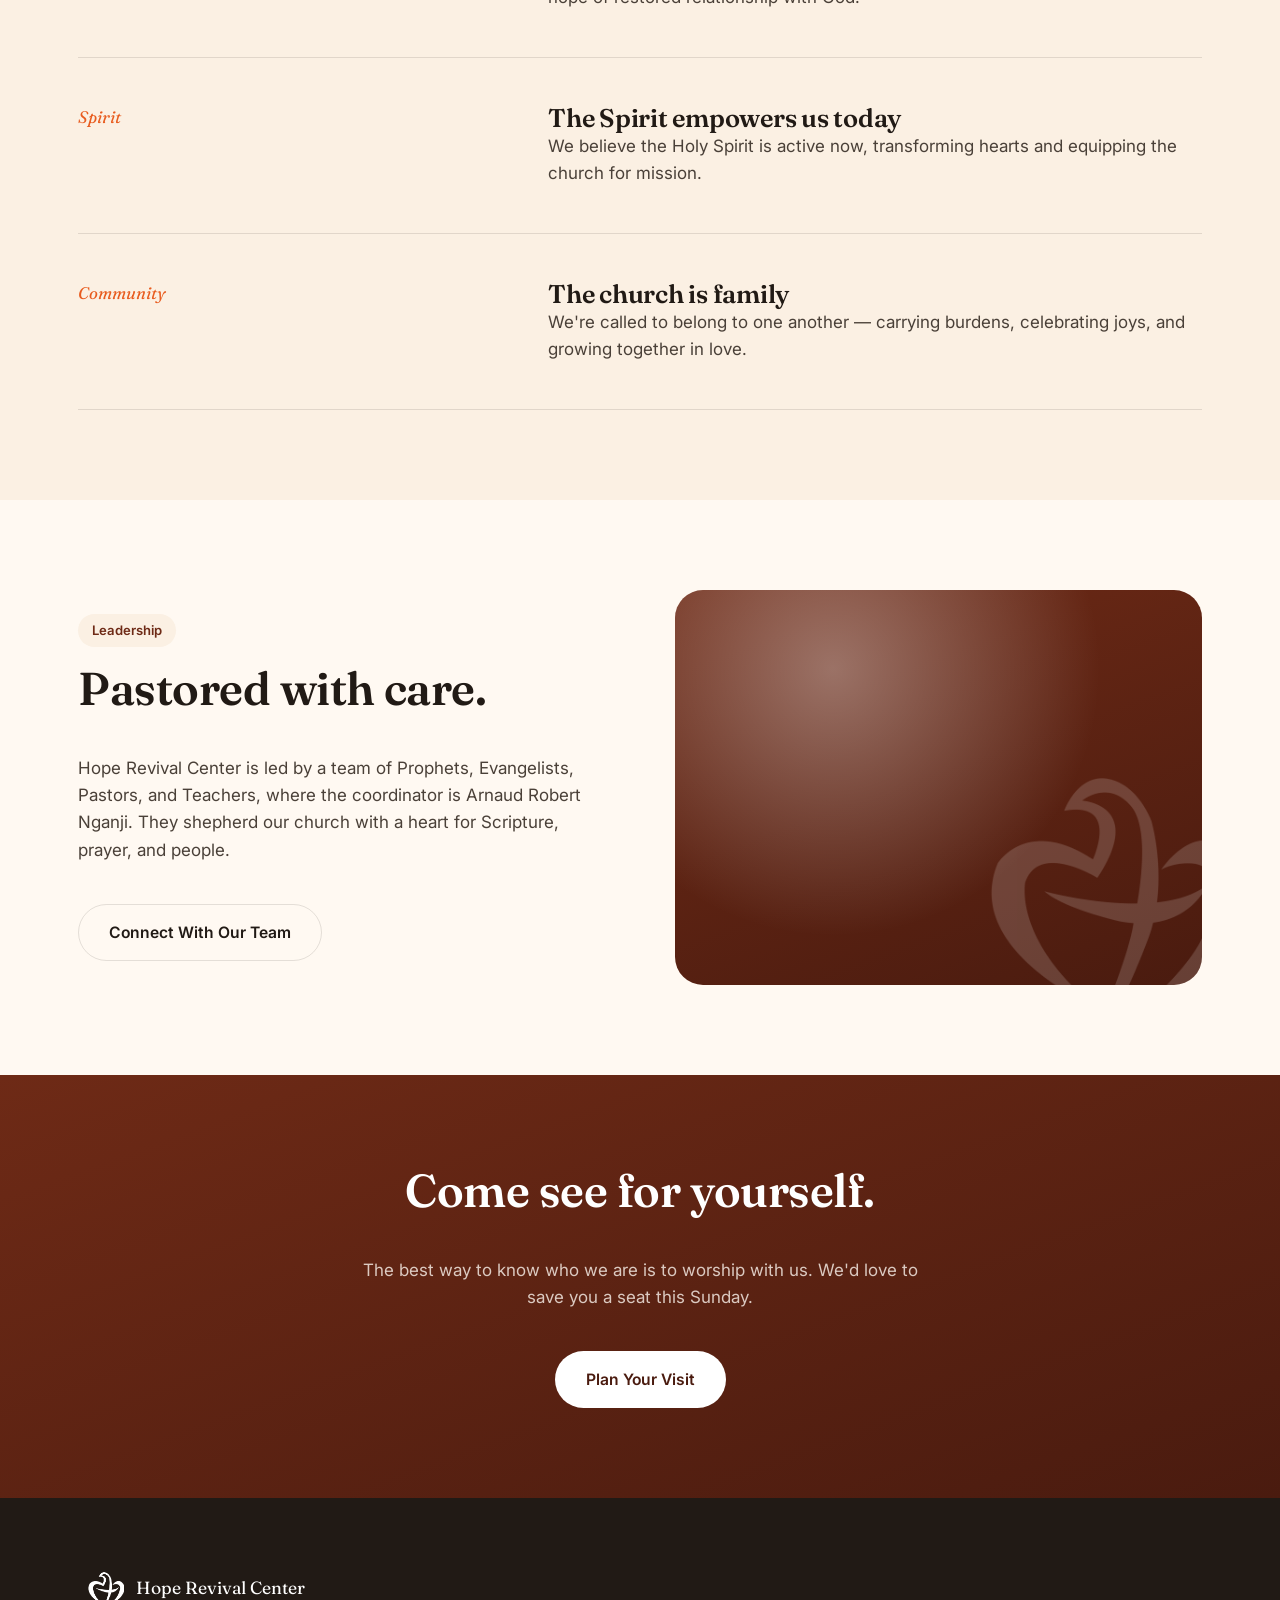
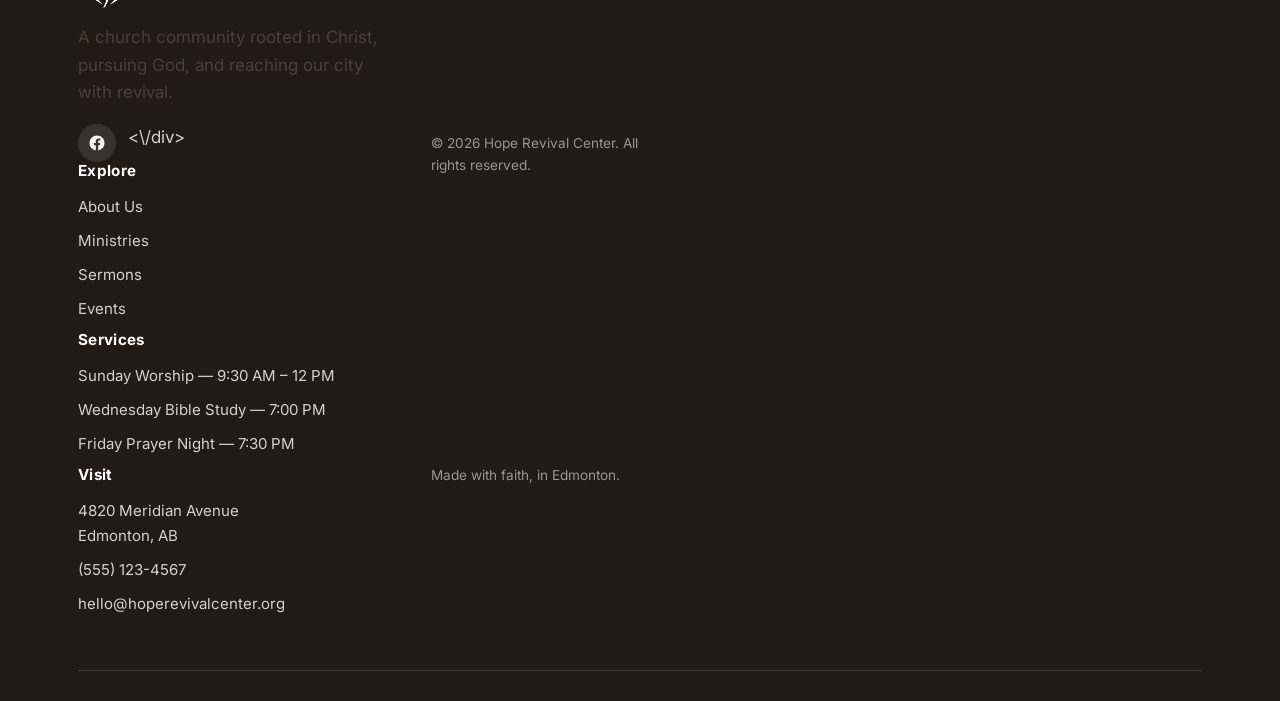
==== commit f4130047: "Add social links section to about.html" ====
--- a/about.html
+++ b/about.html
@@ -175,6 +175,11 @@
             <span>Hope Revival Center</span>
           </div>
           <p>A church community rooted in Christ, pursuing God, and reaching our city with revival.</p>
+          <div class="social-links">
+            <a href="https://www.facebook.com/profile.php?id=100088913510737" target="_blank" rel="noopener" aria-label="Hope Revival Center on Facebook">
+              <svg viewBox="0 0 24 24"><path d="M22 12.06C22 6.5 17.52 2 12 2S2 6.5 2 12.06c0 5 3.66 9.15 8.44 9.94v-7.03H7.9v-2.91h2.54V9.85c0-2.5 1.49-3.89 3.77-3.89 1.09 0 2.23.2 2.23.2v2.45h-1.26c-1.24 0-1.63.77-1.63 1.56v1.89h2.78l-.44 2.91h-2.34V22c4.78-.79 8.44-4.94 8.44-9.94z"/></svg>
+            </a>
+          <\/div>
         </div>
         <div>
           <h4>Explore</h4>
@@ -210,4 +215,4 @@
   </footer>
   <script src="script.js"></script>
 </body>
-</html>+</html>
--- a/styles.css
+++ b/styles.css
@@ -473,6 +473,27 @@
   gap: 12px;
 }
 
+.social-links {
+  display: flex;
+  gap: 12px;
+  margin-top: 18px;
+}
+.social-links a {
+  width: 38px;
+  height: 38px;
+  border-radius: 50%;
+  background: rgba(255,249,242,0.1);
+  display: flex;
+  align-items: center;
+  justify-content: center;
+  transition: background 0.2s ease, transform 0.2s ease;
+}
+.social-links a:hover {
+  background: var(--gradient-flame);
+  transform: translateY(-2px);
+}
+.social-links svg { width: 18px; height: 18px; fill: var(--cream); }
+
 /* ---------- Utility ---------- */
 .center { text-align: center; margin-left: auto; margin-right: auto; }
 .mt-40 { margin-top: 40px; }
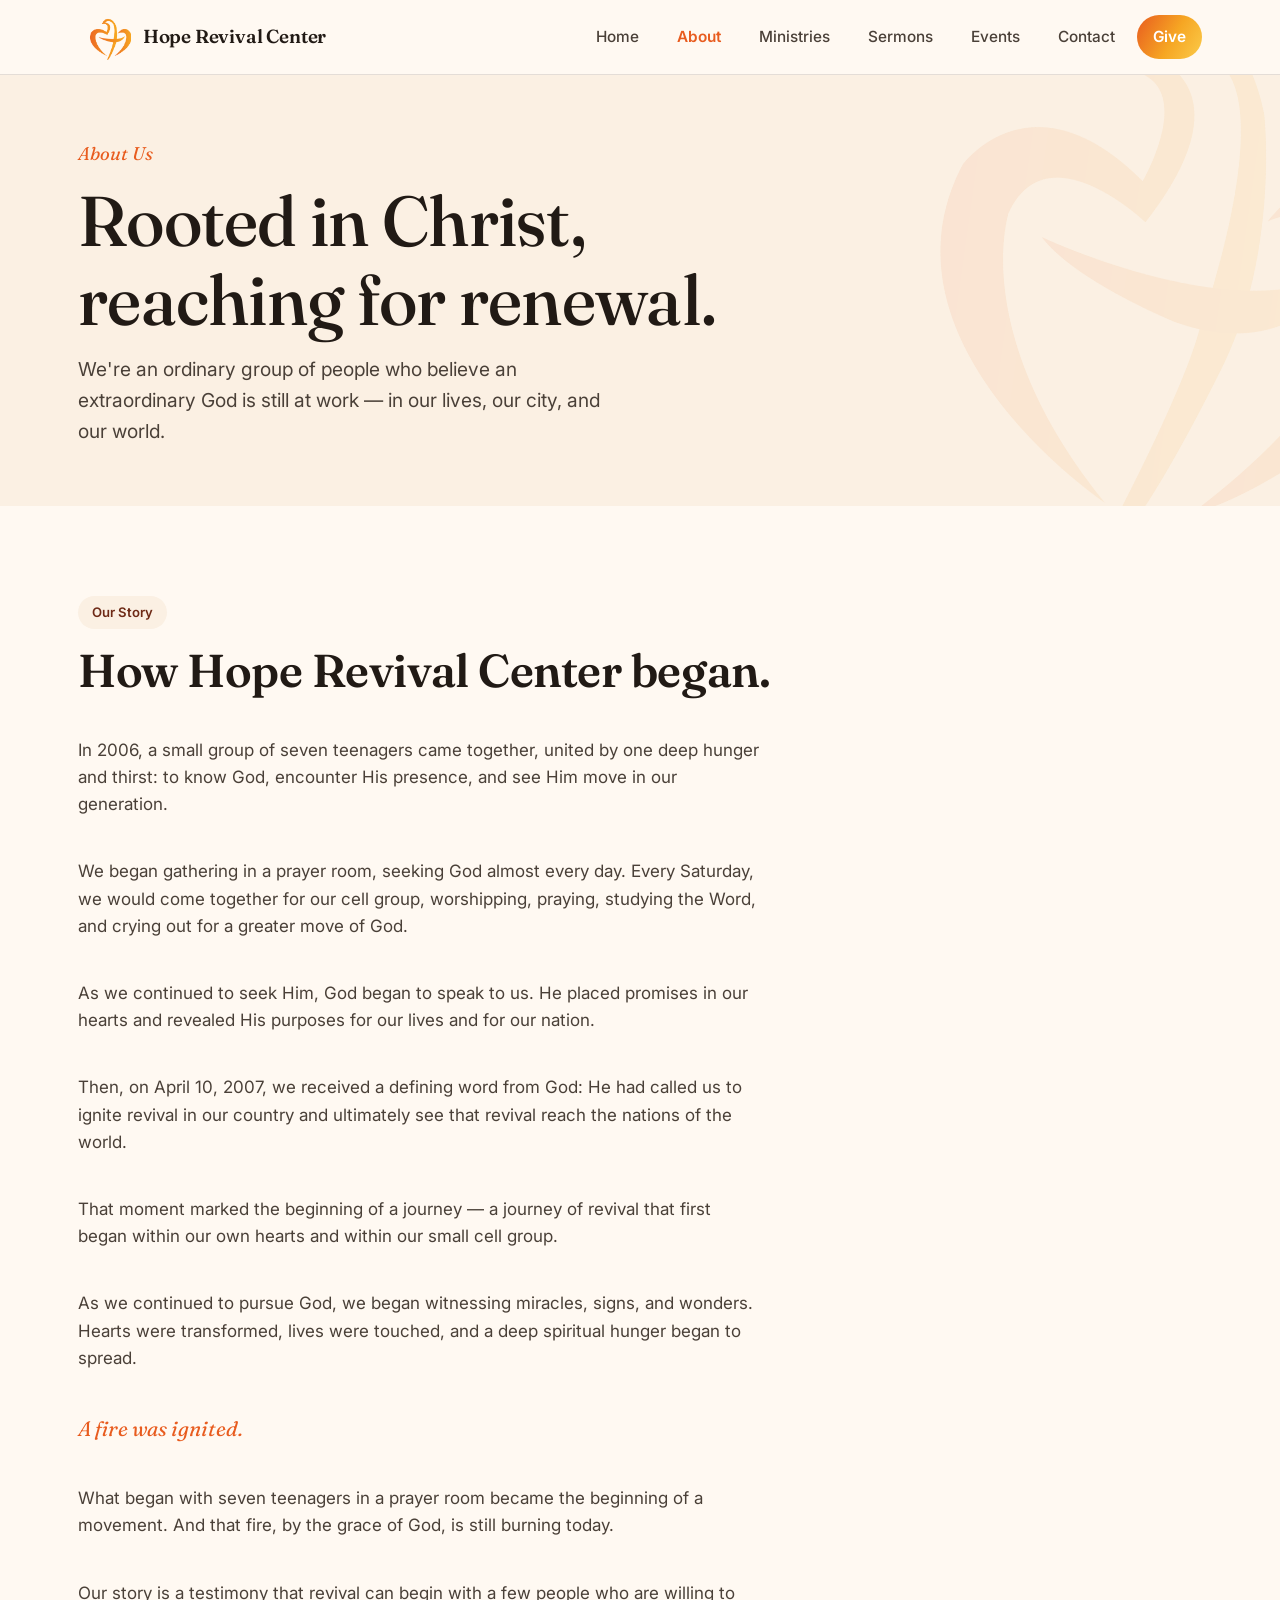
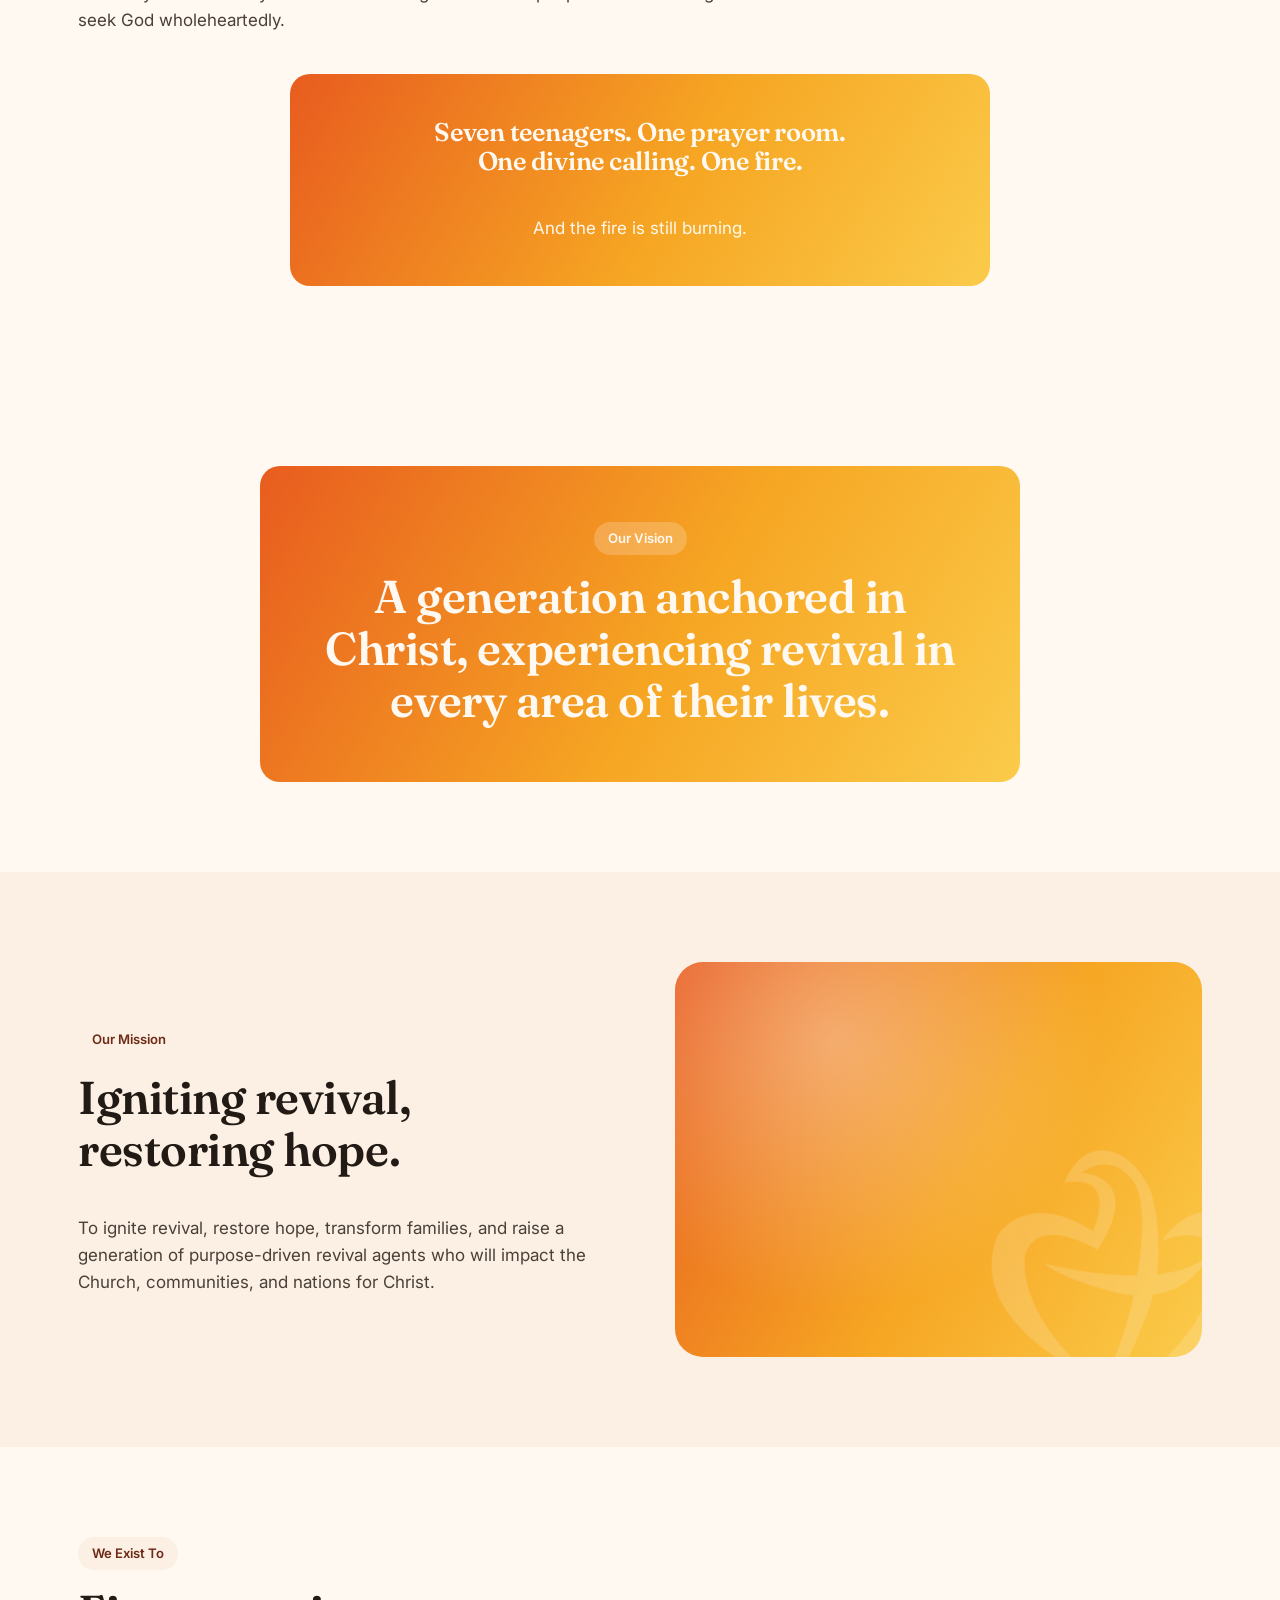
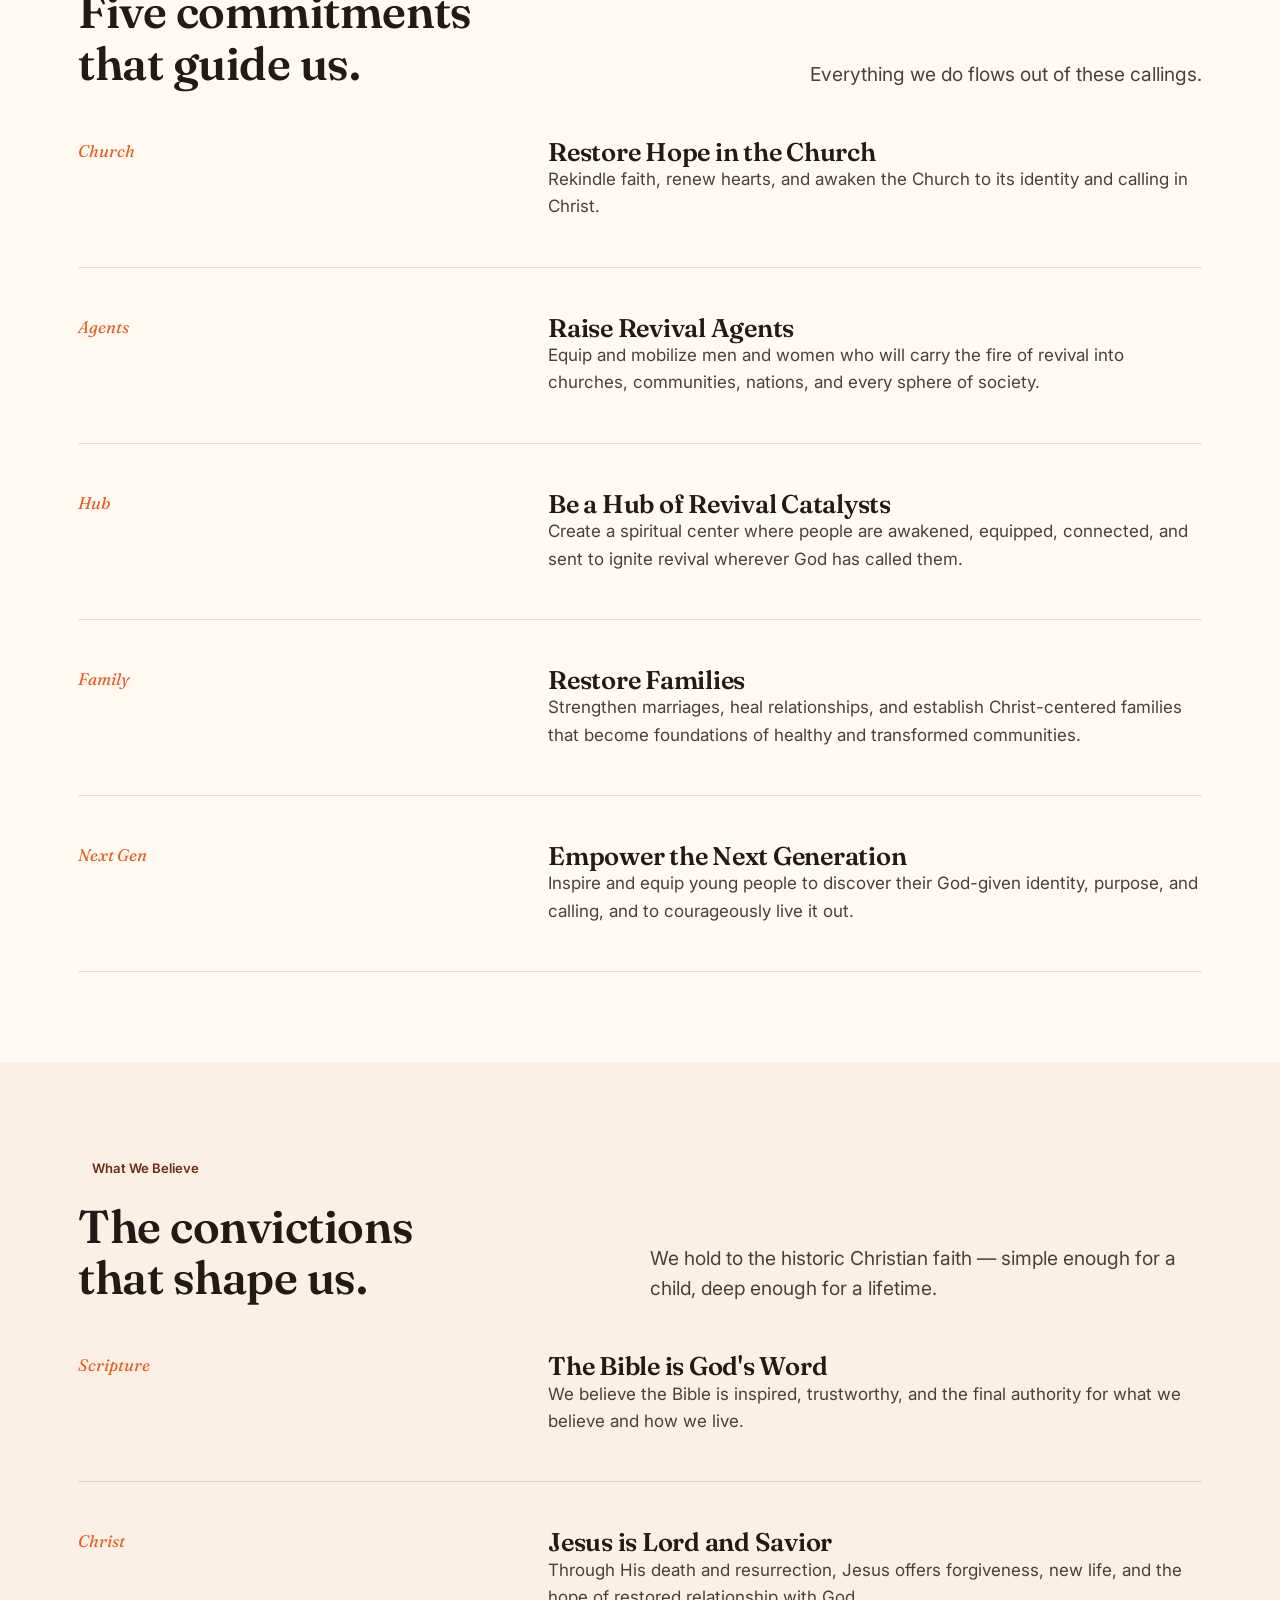
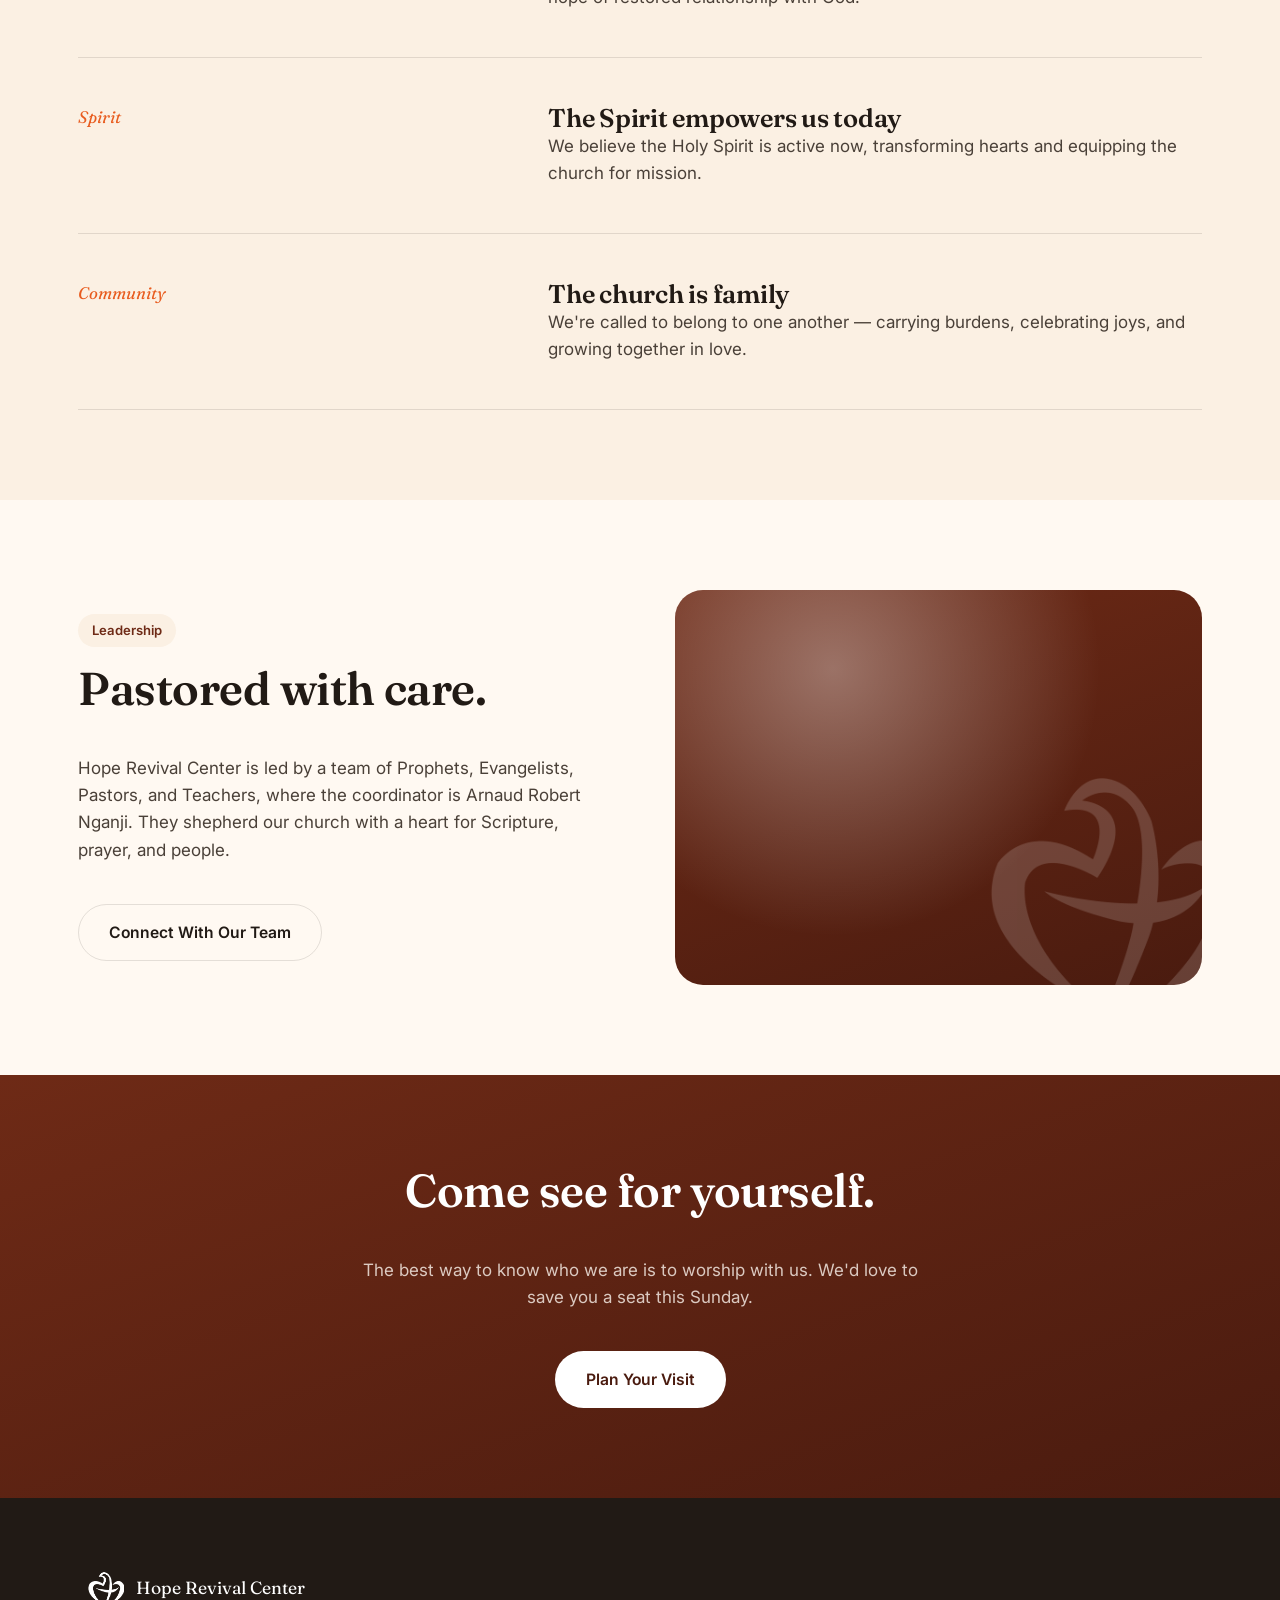
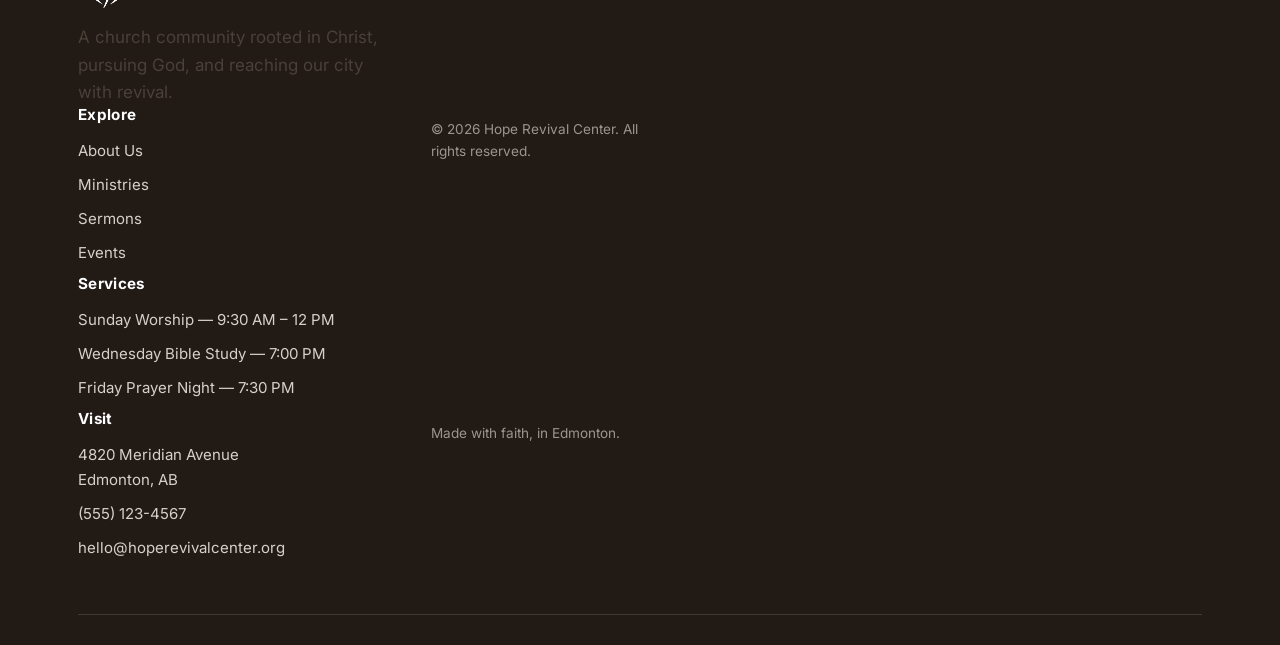
==== commit db8ebcf8: "Remove social links from about.html Removed social links section from the about page." ====
--- a/about.html
+++ b/about.html
@@ -175,12 +175,6 @@
             <span>Hope Revival Center</span>
           </div>
           <p>A church community rooted in Christ, pursuing God, and reaching our city with revival.</p>
-          <div class="social-links">
-            <a href="https://www.facebook.com/profile.php?id=100088913510737" target="_blank" rel="noopener" aria-label="Hope Revival Center on Facebook">
-              <svg viewBox="0 0 24 24"><path d="M22 12.06C22 6.5 17.52 2 12 2S2 6.5 2 12.06c0 5 3.66 9.15 8.44 9.94v-7.03H7.9v-2.91h2.54V9.85c0-2.5 1.49-3.89 3.77-3.89 1.09 0 2.23.2 2.23.2v2.45h-1.26c-1.24 0-1.63.77-1.63 1.56v1.89h2.78l-.44 2.91h-2.34V22c4.78-.79 8.44-4.94 8.44-9.94z"/></svg>
-            </a>
-          <\/div>
-        </div>
         <div>
           <h4>Explore</h4>
           <ul>
--- a/styles.css
+++ b/styles.css
@@ -473,27 +473,6 @@
   gap: 12px;
 }
 
-.social-links {
-  display: flex;
-  gap: 12px;
-  margin-top: 18px;
-}
-.social-links a {
-  width: 38px;
-  height: 38px;
-  border-radius: 50%;
-  background: rgba(255,249,242,0.1);
-  display: flex;
-  align-items: center;
-  justify-content: center;
-  transition: background 0.2s ease, transform 0.2s ease;
-}
-.social-links a:hover {
-  background: var(--gradient-flame);
-  transform: translateY(-2px);
-}
-.social-links svg { width: 18px; height: 18px; fill: var(--cream); }
-
 /* ---------- Utility ---------- */
 .center { text-align: center; margin-left: auto; margin-right: auto; }
 .mt-40 { margin-top: 40px; }
